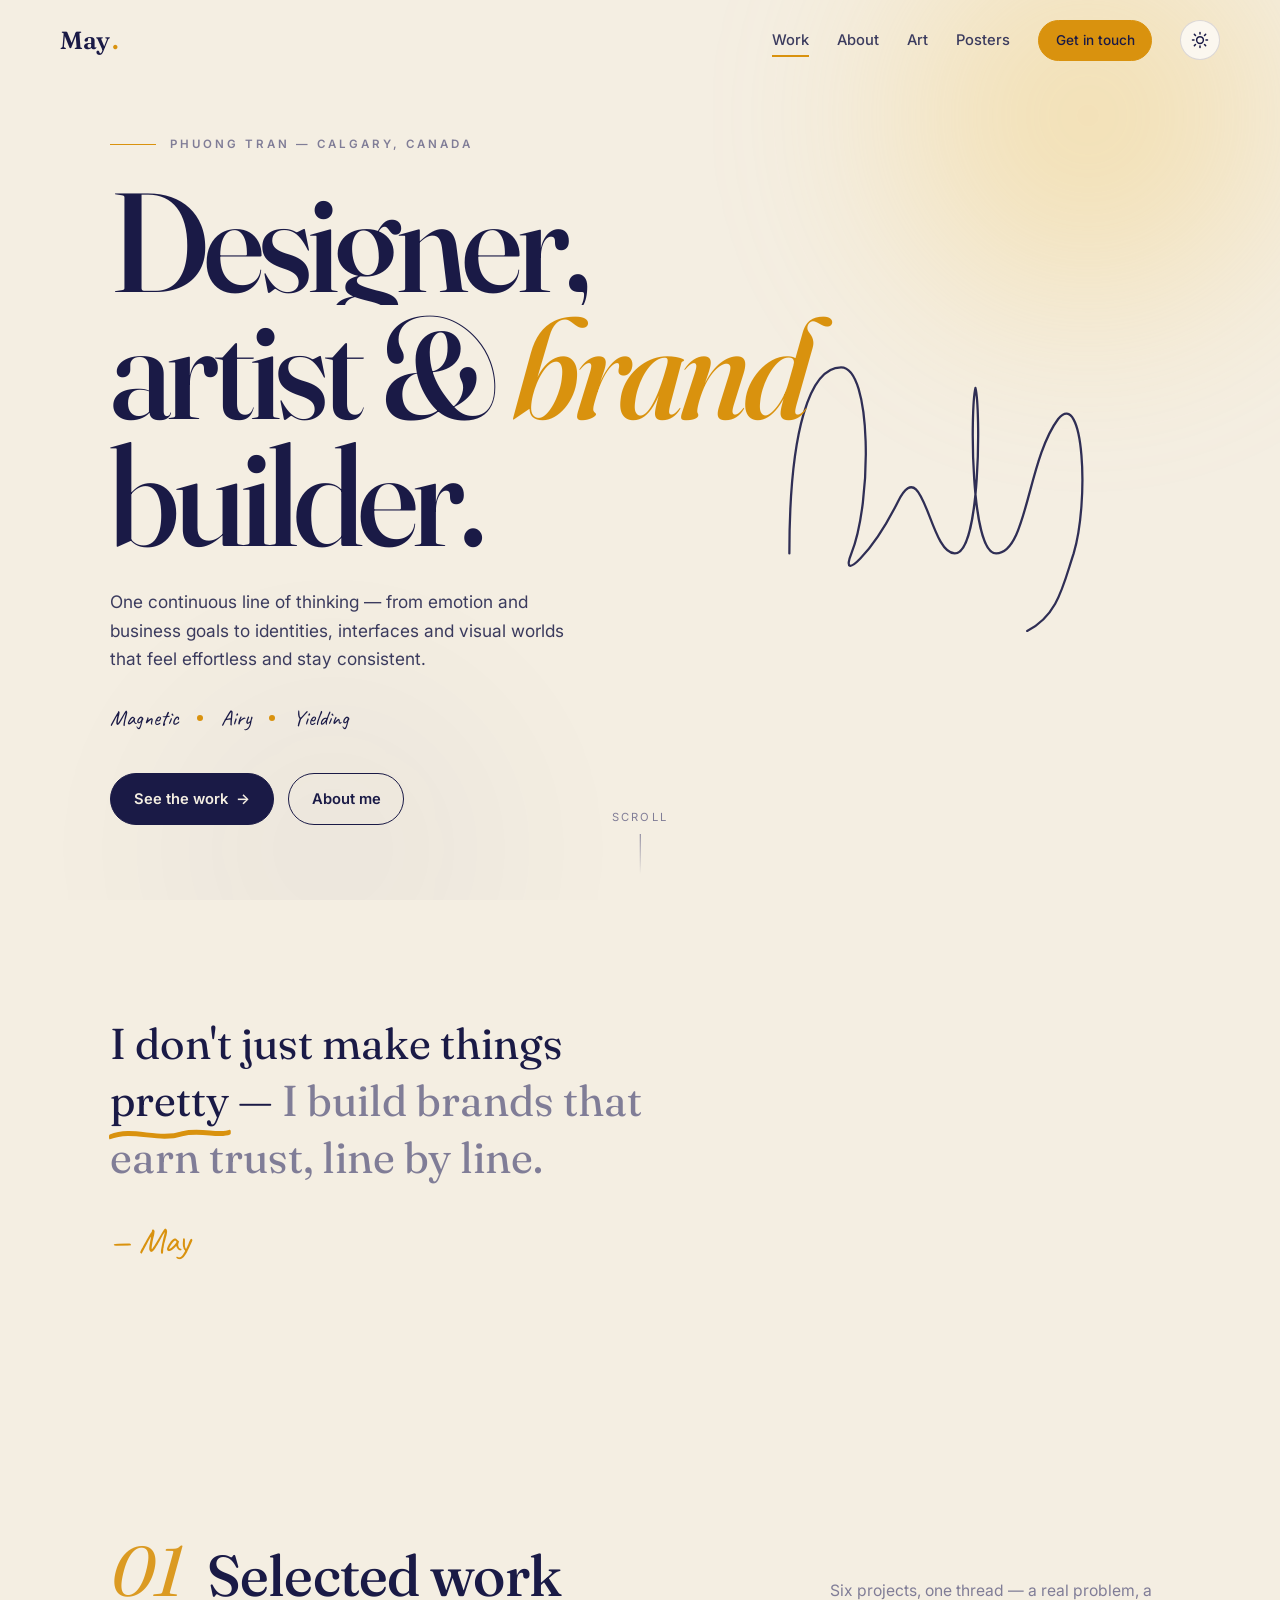
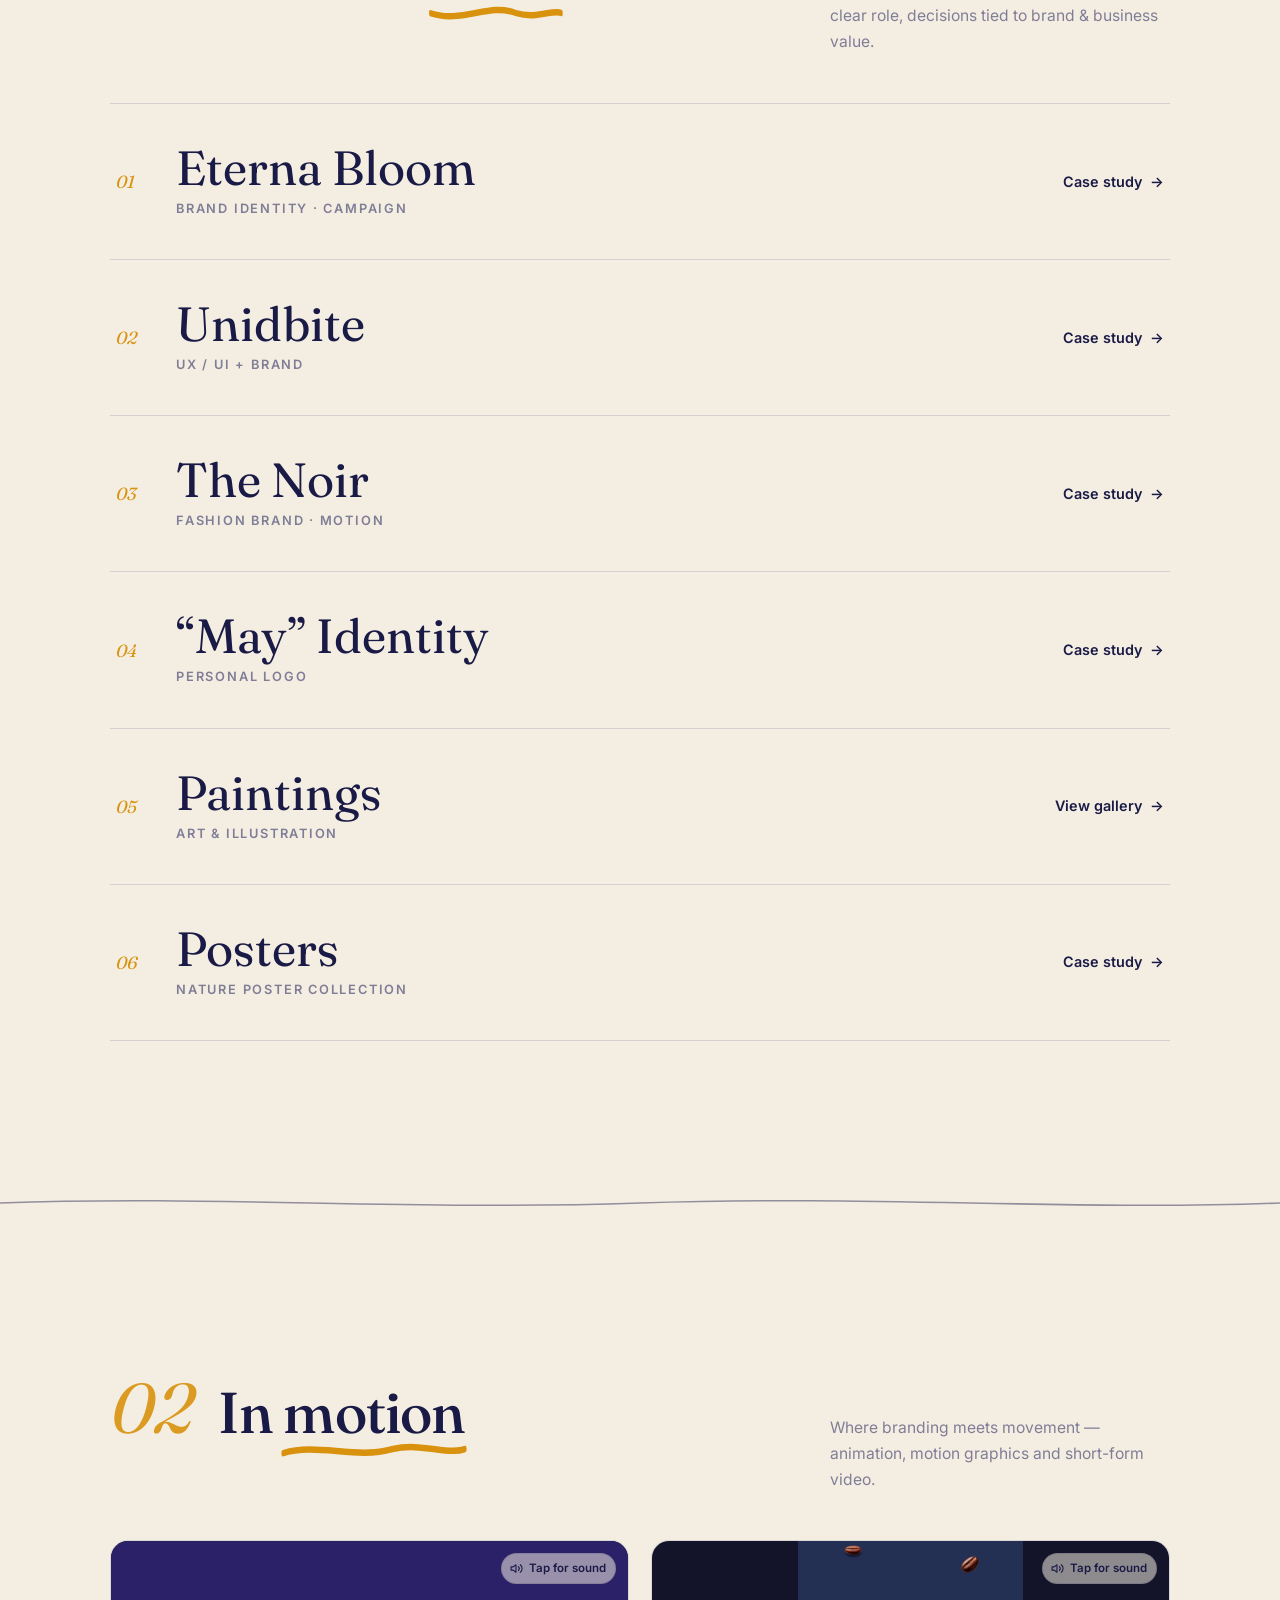
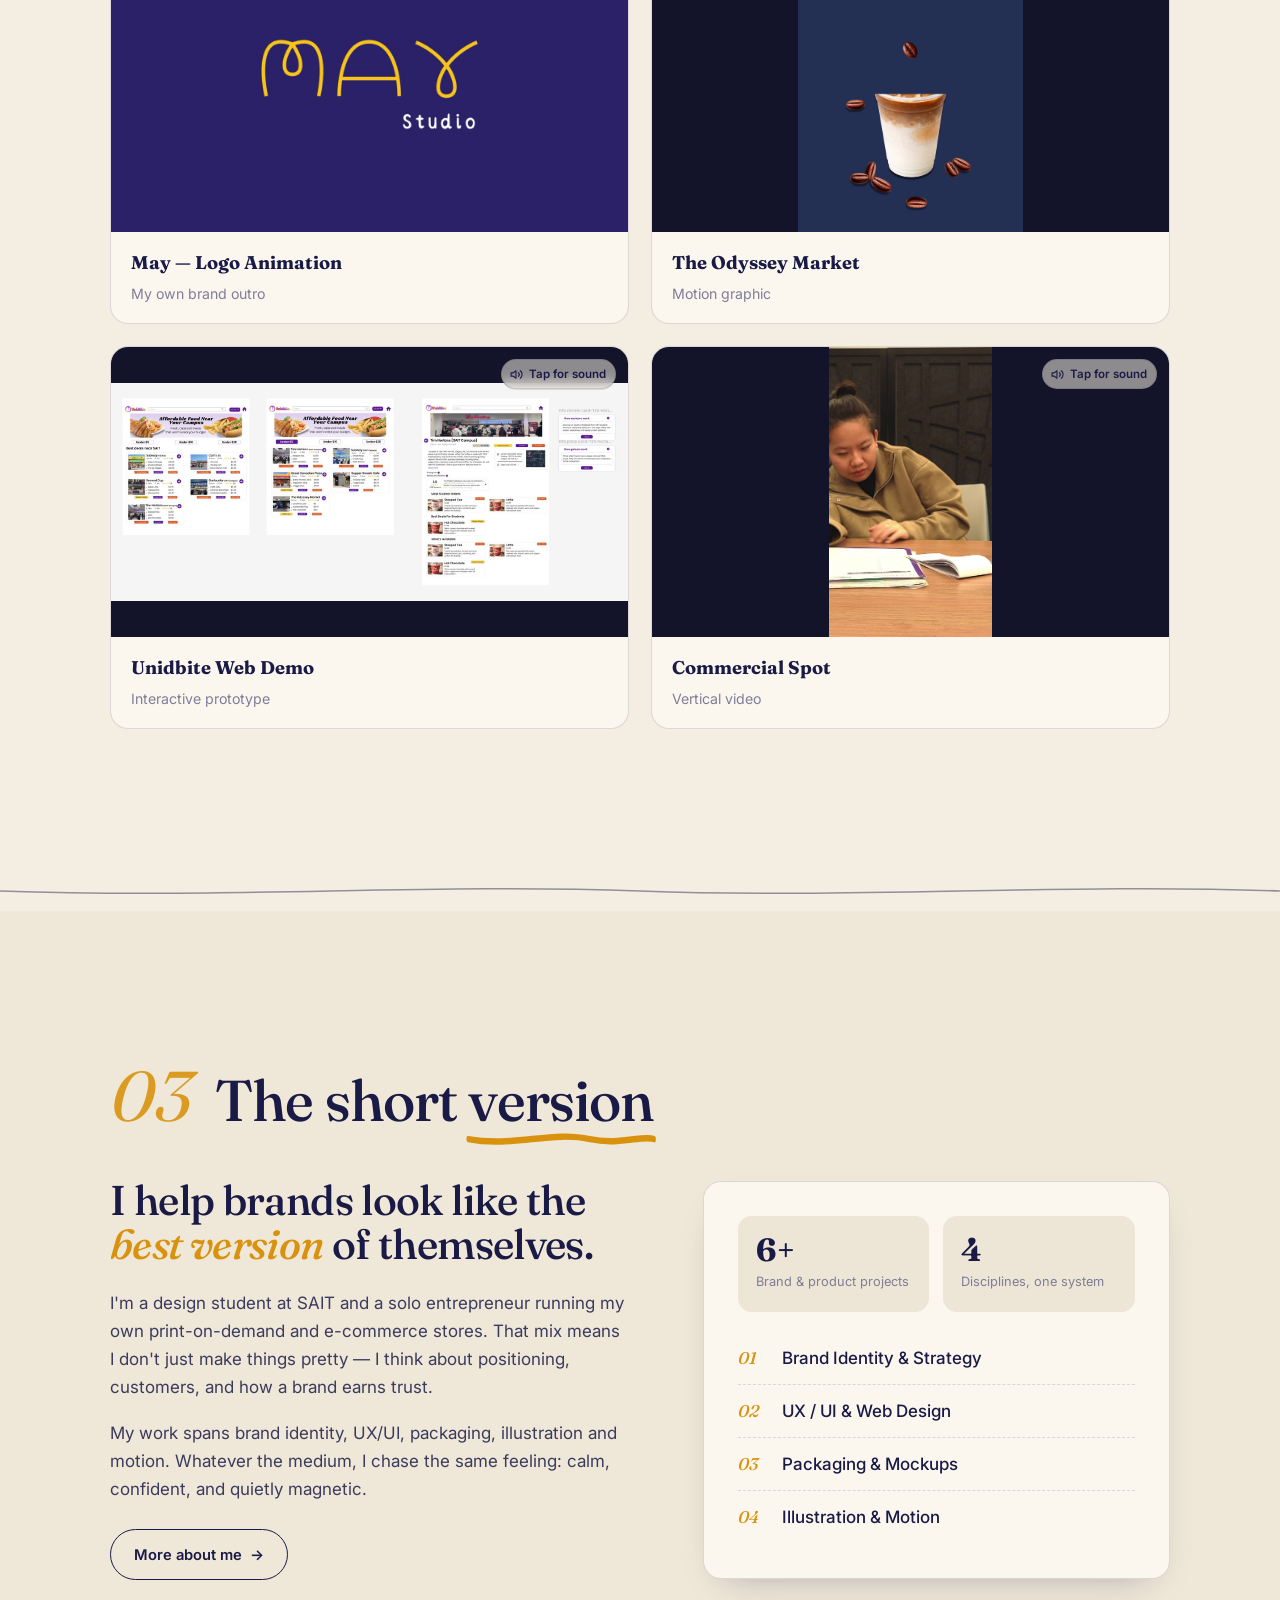
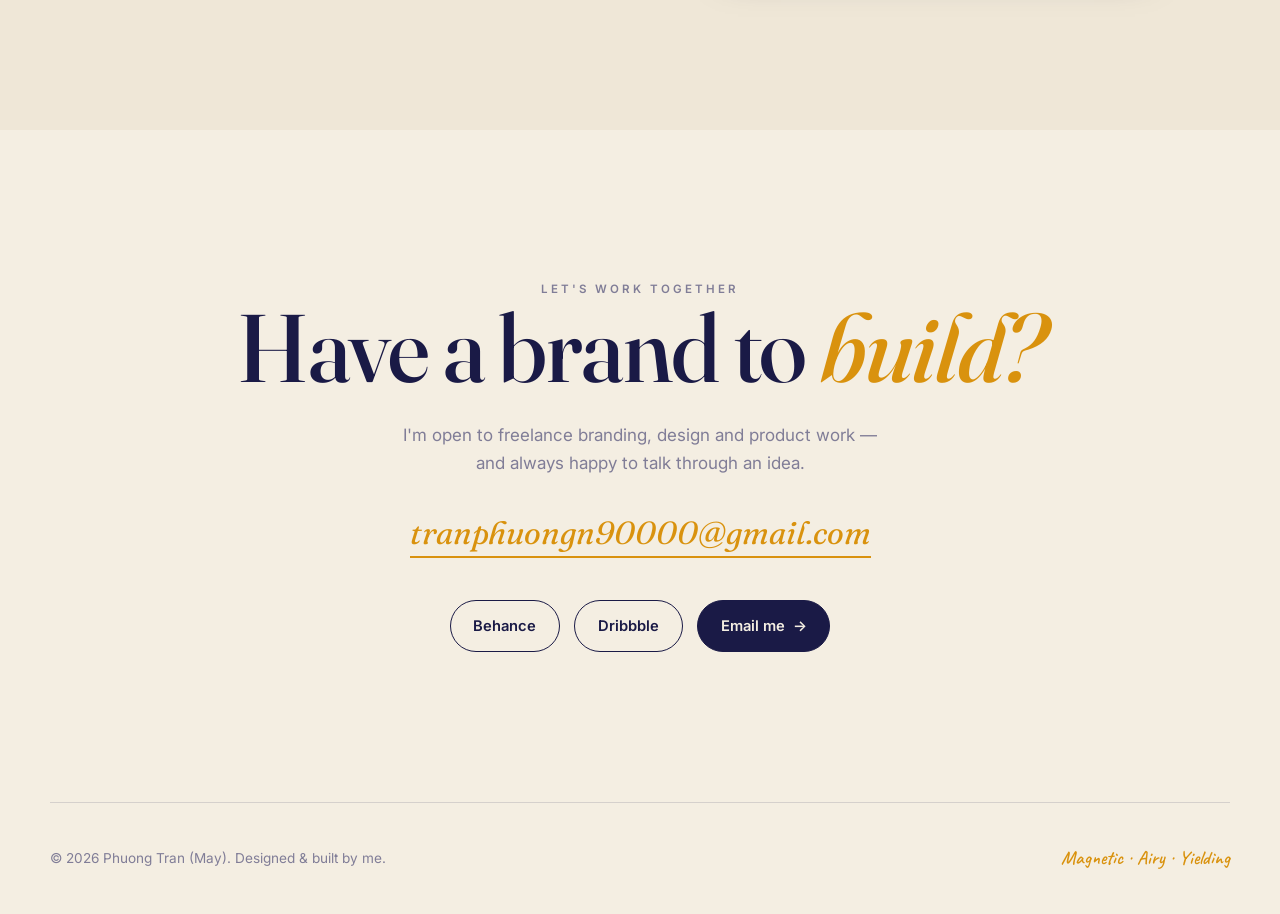
==== index.html @ f68b7678 "Initial portfolio website" ====
<!DOCTYPE html>
<html lang="en">
<head>
<meta charset="UTF-8">
<meta name="viewport" content="width=device-width, initial-scale=1.0">
<title>May — Designer · Artist · Brand Builder</title>
<meta name="description" content="Portfolio of May (Phuong Tran) — a multidisciplinary designer, artist and brand builder. Branding, UX/UI, illustration & motion. One continuous line.">
<link rel="preconnect" href="https://fonts.googleapis.com">
<link rel="preconnect" href="https://fonts.gstatic.com" crossorigin>
<link href="https://fonts.googleapis.com/css2?family=Fraunces:ital,opsz,wght@0,9..144,400;0,9..144,500;0,9..144,600;1,9..144,400;1,9..144,500&family=Inter:wght@400;500;600&family=Caveat:wght@500;600;700&display=swap" rel="stylesheet">
<link rel="stylesheet" href="css/style.css">
<link rel="icon" href="data:image/svg+xml,<svg xmlns='http://www.w3.org/2000/svg' viewBox='0 0 100 100'><text y='.9em' font-size='80' font-family='Georgia' fill='%23D9920E'>M</text></svg>">
<script>(function(){try{var t=localStorage.getItem('may-theme')||'light';document.documentElement.setAttribute('data-theme',t);}catch(e){}})();</script>
</head>
<body>

<!-- thread line signature -->
<div class="thread" aria-hidden="true">
  <svg viewBox="0 0 60 1200" preserveAspectRatio="none">
    <path id="threadPath" d="M30,0 C8,90 52,170 30,260 C8,350 52,430 30,520 C10,610 50,690 30,780 C12,870 48,950 30,1040 C16,1120 38,1170 30,1200"/>
  </svg>
</div>

<!-- NAV -->
<nav class="nav">
  <a href="index.html" class="brand">May<span class="dot">.</span></a>
  <div class="nav-right">
    <div class="nav-links">
      <a href="index.html">Work</a>
      <a href="about.html">About</a>
      <a href="art.html">Art</a>
      <a href="posters.html">Posters</a>
      <a href="index.html#contact" class="btn btn--amber nav-cta">Get in touch</a>
    </div>
    <button class="theme-toggle" aria-label="Toggle light / dark">
      <svg class="sun" viewBox="0 0 24 24" fill="none" stroke="currentColor" stroke-width="2" stroke-linecap="round"><circle cx="12" cy="12" r="4.5"/><path d="M12 2v2M12 20v2M2 12h2M20 12h2M4.5 4.5l1.5 1.5M18 18l1.5 1.5M19.5 4.5L18 6M6 18l-1.5 1.5"/></svg>
      <svg class="moon" viewBox="0 0 24 24" fill="none" stroke="currentColor" stroke-width="2" stroke-linecap="round" stroke-linejoin="round"><path d="M21 12.8A9 9 0 1 1 11.2 3a7 7 0 0 0 9.8 9.8z"/></svg>
    </button>
    <button class="burger" aria-label="Menu"><span></span><span></span><span></span></button>
  </div>
</nav>

<!-- HERO -->
<header class="hero">
  <div class="hero-glow glow-1"></div>
  <div class="hero-glow glow-2"></div>
  <svg class="sig" viewBox="0 0 520 400" aria-hidden="true">
    <path id="sigPath" d="M70,300 C70,180 90,120 120,120 C150,120 150,250 130,300 C118,330 150,300 175,250 C200,200 205,300 230,300 C255,300 255,160 250,140 C245,160 245,300 270,300 C300,300 300,210 330,170 M330,170 C355,140 360,250 345,300 C335,330 330,360 300,375"/>
  </svg>
  <div class="wrap hero-inner">
    <p class="hero-eyebrow eyebrow"><span class="ln"></span>Phuong Tran — Calgary, Canada</p>
    <h1>
      <span class="line l1"><span>Designer,</span></span>
      <span class="line l2"><span>artist &amp; <em>brand</em></span></span>
      <span class="line l3"><span>builder.</span></span>
    </h1>
    <p class="hero-sub">One continuous line of thinking — from emotion and business goals to identities, interfaces and visual worlds that feel effortless and stay consistent.</p>
    <div class="hero-tags"><span>Magnetic</span><span>Airy</span><span>Yielding</span></div>
    <div class="hero-actions">
      <a href="#work" class="btn" data-magnet>See the work <span class="arrow">→</span></a>
      <a href="about.html" class="btn btn--ghost" data-magnet>About me</a>
    </div>
  </div>
  <div class="scroll-hint"><span>Scroll</span><span class="bar"></span></div>
</header>

<!-- STATEMENT -->
<section class="statement">
  <div class="wrap reveal">
    <p>I don't just make things <span class="uline">pretty<svg viewBox="0 0 200 12" preserveAspectRatio="none"><path d="M3,8 C40,2 80,11 120,6 C150,3 180,8 197,5"/></svg></span> — <span class="mute">I build brands that earn trust, line by line.</span></p>
    <span class="sign">— May</span>
  </div>
</section>

<!-- 01 · WORK -->
<section class="chapter" id="work">
  <div class="wrap">
    <div class="chapter-head reveal">
      <span class="chapter-no">01</span>
      <h2>Selected <span class="uline">work<svg viewBox="0 0 200 12" preserveAspectRatio="none"><path d="M3,7 C50,12 90,2 130,7 C160,10 185,5 197,7"/></svg></span></h2>
      <p class="meta">Six projects, one thread — a real problem, a clear role, decisions tied to brand &amp; business value.</p>
    </div>

    <div class="work-list reveal">
      <a class="work-row" href="eterna-bloom.html" data-img="assets/img/eterna-mockup-1.jpg" data-magnet>
        <span class="wno">01</span>
        <span class="wmain"><span class="wtitle">Eterna Bloom</span><span class="wcat">Brand Identity · Campaign</span></span>
        <span class="wgo">Case study <span class="arrow">→</span></span>
        <span class="wthumb"><img src="assets/img/eterna-mockup-1.jpg" alt="Eterna Bloom" loading="lazy"></span>
      </a>
      <a class="work-row" href="unidbite.html" data-img="assets/img/unidbite-hifi.jpg" data-magnet>
        <span class="wno">02</span>
        <span class="wmain"><span class="wtitle">Unidbite</span><span class="wcat">UX / UI + Brand</span></span>
        <span class="wgo">Case study <span class="arrow">→</span></span>
        <span class="wthumb"><img src="assets/img/unidbite-hifi.jpg" alt="Unidbite" loading="lazy"></span>
      </a>
      <a class="work-row" href="the-noir.html" data-img="assets/img/noir-fashion.jpg" data-magnet>
        <span class="wno">03</span>
        <span class="wmain"><span class="wtitle">The Noir</span><span class="wcat">Fashion Brand · Motion</span></span>
        <span class="wgo">Case study <span class="arrow">→</span></span>
        <span class="wthumb"><img src="assets/img/noir-fashion.jpg" alt="The Noir" loading="lazy"></span>
      </a>
      <a class="work-row" href="identity-logo.html" data-img="assets/img/id-logo-blue.jpg" data-magnet>
        <span class="wno">04</span>
        <span class="wmain"><span class="wtitle">“May” Identity</span><span class="wcat">Personal Logo</span></span>
        <span class="wgo">Case study <span class="arrow">→</span></span>
        <span class="wthumb"><img src="assets/img/id-logo-blue.jpg" alt="May identity" loading="lazy"></span>
      </a>
      <a class="work-row" href="art.html" data-img="assets/img/art-royal-cat.jpg" data-magnet>
        <span class="wno">05</span>
        <span class="wmain"><span class="wtitle">Paintings</span><span class="wcat">Art &amp; Illustration</span></span>
        <span class="wgo">View gallery <span class="arrow">→</span></span>
        <span class="wthumb"><img src="assets/img/art-royal-cat.jpg" alt="Paintings" loading="lazy"></span>
      </a>
      <a class="work-row" href="posters.html" data-img="assets/img/poster-design-1.jpg" data-magnet>
        <span class="wno">06</span>
        <span class="wmain"><span class="wtitle">Posters</span><span class="wcat">Nature Poster Collection</span></span>
        <span class="wgo">Case study <span class="arrow">→</span></span>
        <span class="wthumb"><img src="assets/img/poster-design-1.jpg" alt="Nature poster collection" loading="lazy"></span>
      </a>
    </div>
  </div>
</section>

<svg class="divider-line" viewBox="0 0 1200 24" preserveAspectRatio="none"><path d="M0,12 C200,4 380,20 600,12 C820,4 1000,20 1200,12"/></svg>

<!-- 02 · MOTION -->
<section class="chapter" id="motion">
  <div class="wrap">
    <div class="chapter-head reveal">
      <span class="chapter-no">02</span>
      <h2>In <span class="uline">motion<svg viewBox="0 0 200 12" preserveAspectRatio="none"><path d="M3,8 C40,3 80,11 120,6 C150,3 180,9 197,6"/></svg></span></h2>
      <p class="meta">Where branding meets movement — animation, motion graphics and short-form video.</p>
    </div>
    <div class="media-grid">
      <div class="media-card reveal">
        <video src="assets/video/logo-animation.mp4" poster="assets/img/logo-animation-poster.jpg" muted loop playsinline autoplay></video>
        <div class="cap"><b>May — Logo Animation</b><small>My own brand outro</small></div>
      </div>
      <div class="media-card reveal" data-delay="1">
        <video src="assets/video/motion-odyssey.mp4" poster="assets/img/motion-odyssey-poster.jpg" muted loop playsinline autoplay></video>
        <div class="cap"><b>The Odyssey Market</b><small>Motion graphic</small></div>
      </div>
      <div class="media-card reveal" data-delay="1">
        <video src="assets/video/unidbite-demo.mp4" poster="assets/img/unidbite-hifi.jpg" muted loop playsinline autoplay></video>
        <div class="cap"><b>Unidbite Web Demo</b><small>Interactive prototype</small></div>
      </div>
      <div class="media-card vert reveal" data-delay="2">
        <video src="assets/video/commercial.mp4" poster="assets/img/commercial-poster.jpg" muted loop playsinline autoplay></video>
        <div class="cap"><b>Commercial Spot</b><small>Vertical video</small></div>
      </div>
    </div>
  </div>
</section>

<svg class="divider-line" viewBox="0 0 1200 24" preserveAspectRatio="none"><path d="M0,12 C220,20 400,4 600,12 C800,20 1000,4 1200,12"/></svg>

<!-- 03 · ABOUT -->
<section class="chapter dark-panel" id="about">
  <div class="wrap">
    <div class="chapter-head reveal">
      <span class="chapter-no">03</span>
      <h2>The short <span class="uline">version<svg viewBox="0 0 200 12" preserveAspectRatio="none"><path d="M3,7 C50,11 90,3 130,7 C160,10 185,5 197,7"/></svg></span></h2>
    </div>
    <div class="about-grid">
      <div class="reveal">
        <h2 style="font-size:clamp(1.7rem,4vw,2.6rem)">I help brands look like the <span class="serif-italic amber-text">best version</span> of themselves.</h2>
        <p>I'm a design student at SAIT and a solo entrepreneur running my own print-on-demand and e-commerce stores. That mix means I don't just make things pretty — I think about positioning, customers, and how a brand earns trust.</p>
        <p>My work spans brand identity, UX/UI, packaging, illustration and motion. Whatever the medium, I chase the same feeling: calm, confident, and quietly magnetic.</p>
        <a href="about.html" class="btn btn--ghost" data-magnet style="margin-top:8px">More about me <span class="arrow">→</span></a>
      </div>
      <div class="about-card reveal" data-delay="1">
        <div class="stat-row">
          <div class="stat"><b>6+</b><small>Brand &amp; product projects</small></div>
          <div class="stat"><b>4</b><small>Disciplines, one system</small></div>
        </div>
        <div class="svc"><span class="n">01</span> Brand Identity &amp; Strategy</div>
        <div class="svc"><span class="n">02</span> UX / UI &amp; Web Design</div>
        <div class="svc"><span class="n">03</span> Packaging &amp; Mockups</div>
        <div class="svc"><span class="n">04</span> Illustration &amp; Motion</div>
      </div>
    </div>
  </div>
</section>

<!-- CONTACT -->
<section class="chapter contact" id="contact">
  <div class="wrap reveal">
    <p class="eyebrow">Let's work together</p>
    <h2>Have a brand to <span class="serif-italic amber-text">build?</span></h2>
    <p style="max-width:46ch;margin:14px auto 30px;color:var(--text-mute)">I'm open to freelance branding, design and product work — and always happy to talk through an idea.</p>
    <a class="mail" href="mailto:tranphuongn90000@gmail.com">tranphuongn90000@gmail.com</a>
    <div class="socials">
      <a href="https://www.behance.net/" target="_blank" rel="noopener" class="btn btn--ghost" data-magnet>Behance</a>
      <a href="https://dribbble.com/" target="_blank" rel="noopener" class="btn btn--ghost" data-magnet>Dribbble</a>
      <a href="mailto:tranphuongn90000@gmail.com" class="btn" data-magnet>Email me <span class="arrow">→</span></a>
    </div>
  </div>
</section>

<footer class="footer wrap">
  <span>© <span id="year"></span> Phuong Tran (May). Designed &amp; built by me.</span>
  <span class="hand">Magnetic · Airy · Yielding</span>
</footer>

<div class="work-preview"><img src="" alt=""></div>
<div class="lightbox" id="lightbox"><img src="" alt=""></div>
<div class="cursor-ring"></div><div class="cursor-dot"></div>
<script src="js/main.js"></script>
</body>
</html>
---- css/style.css ----
/* ===========================================================
   May — Portfolio  ·  Concept: "ONE LINE"
   Drawn by hand, ordered by design.
   Refined · calm · handcrafted-minimal · soft & free.
   Two themes: warm paper (default) + soft dark, via [data-theme].
   =========================================================== */

/* ---------- THEME TOKENS ---------- */
:root{
  /* warm paper (light) */
  --bg:#F4EEE2;
  --bg-tint:#EFE7D7;
  --surface:#FBF7EF;
  --surface-2:#EDE5D5;
  --text:#1A1A46;          /* midnight ink */
  --text-soft:#3B3B5E;
  --text-mute:#807D97;
  --accent:#D9920E;        /* amber, tuned for light */
  --accent-soft:#F0C04A;
  --stroke:#1A1A46;        /* hand-drawn line colour */
  --hair:rgba(26,26,70,.14);
  --hair-2:rgba(26,26,70,.08);
  --shadow:0 26px 60px -30px rgba(26,26,70,.4);
  --shadow-sm:0 16px 36px -22px rgba(26,26,70,.36);
  --paper-grain:rgba(26,26,70,.02);
  color-scheme:light;
}
[data-theme="dark"]{
  --bg:#0F0F1C;
  --bg-tint:#13131F;
  --surface:#181826;
  --surface-2:#20203A;
  --text:#F1EEE3;          /* warm cream */
  --text-soft:#CFCBDE;
  --text-mute:#928FAC;
  --accent:#FFC83D;
  --accent-soft:#FFD877;
  --stroke:#F1EEE3;
  --hair:rgba(255,255,255,.13);
  --hair-2:rgba(255,255,255,.06);
  --shadow:0 30px 70px -28px rgba(0,0,0,.85);
  --shadow-sm:0 18px 40px -22px rgba(0,0,0,.8);
  --paper-grain:rgba(255,255,255,.015);
  color-scheme:dark;
}

/* ---------- back-compat aliases (used by sub-pages) ---------- */
:root,[data-theme]{
  --cream:var(--bg); --cream-2:var(--surface-2); --paper:var(--surface);
  --ink:var(--text); --ink-soft:var(--text-soft); --ink-mute:var(--text-mute);
  --amber:var(--accent); --amber-deep:var(--accent); --line:var(--hair);
  --r:18px; --maxw:1180px;
  --ease:cubic-bezier(.22,.61,.36,1);
  --serif:"Fraunces",Georgia,serif;
  --sans:"Inter",system-ui,-apple-system,Segoe UI,Roboto,sans-serif;
  --hand:"Caveat",cursive;
}

*,*::before,*::after{box-sizing:border-box;margin:0;padding:0}
html{scroll-behavior:smooth;-webkit-text-size-adjust:100%}
body{
  font-family:var(--sans);background:var(--bg);color:var(--text-soft);
  line-height:1.65;font-size:17px;overflow-x:hidden;-webkit-font-smoothing:antialiased;
  transition:background .6s var(--ease),color .6s var(--ease);
}
img,video{max-width:100%;display:block}
a{color:inherit;text-decoration:none}
::selection{background:var(--accent);color:var(--bg)}

h1,h2,h3,h4{font-family:var(--serif);color:var(--text);line-height:1.05;font-weight:500;letter-spacing:-.015em}
.serif-italic{font-family:var(--serif);font-style:italic}
.hand{font-family:var(--hand);font-weight:600}
.amber-text{color:var(--accent)}
.wrap{max-width:var(--maxw);margin:0 auto;padding:0 clamp(22px,5vw,60px)}
.eyebrow{font-family:var(--sans);font-size:.72rem;font-weight:600;letter-spacing:.26em;text-transform:uppercase;color:var(--text-mute)}

/* ---------- custom cursor ---------- */
.cursor-dot,.cursor-ring{position:fixed;top:0;left:0;border-radius:50%;pointer-events:none;z-index:9999;mix-blend-mode:normal;opacity:0;transition:opacity .3s}
.cursor-dot{width:7px;height:7px;background:var(--accent);transform:translate(-50%,-50%)}
.cursor-ring{width:38px;height:38px;border:1.5px solid var(--stroke);transform:translate(-50%,-50%);transition:width .3s var(--ease),height .3s var(--ease),background .3s,border-color .3s,opacity .3s}
.cursor-ring.hot{width:62px;height:62px;background:color-mix(in srgb,var(--accent) 16%,transparent);border-color:var(--accent)}
body.cursor-on{cursor:none}
body.cursor-on a,body.cursor-on button{cursor:none}
@media(hover:none){.cursor-dot,.cursor-ring{display:none}}

/* ---------- buttons ---------- */
.btn{display:inline-flex;align-items:center;gap:.55em;font-family:var(--sans);font-weight:600;font-size:.92rem;
  padding:.85em 1.55em;border-radius:100px;border:1.5px solid var(--text);background:var(--text);color:var(--bg);
  cursor:pointer;transition:transform .4s var(--ease),background .3s,color .3s,box-shadow .4s,border-color .3s}
.btn:hover{box-shadow:var(--shadow-sm)}
.btn--ghost{background:transparent;color:var(--text)}
.btn--ghost:hover{background:var(--text);color:var(--bg)}
.btn--amber,.nav-links a.btn--amber{background:var(--accent);border-color:var(--accent);color:#1A1A46}
.btn--amber:hover{filter:brightness(1.05)}
.arrow{transition:transform .35s var(--ease)}
.btn:hover .arrow{transform:translateX(4px)}

/* ---------- nav ---------- */
.nav{position:fixed;top:0;left:0;right:0;z-index:50;display:flex;align-items:center;justify-content:space-between;
  padding:20px clamp(22px,5vw,60px);transition:background .4s,box-shadow .4s,padding .4s}
.nav.scrolled{background:color-mix(in srgb,var(--bg) 80%,transparent);backdrop-filter:blur(14px);box-shadow:0 1px 0 var(--hair);padding-top:13px;padding-bottom:13px}
.brand{font-family:var(--serif);font-size:1.55rem;font-weight:600;color:var(--text);letter-spacing:-.02em;display:flex;align-items:center;gap:.12em}
.brand .dot{color:var(--accent)}
.nav-right{display:flex;align-items:center;gap:clamp(16px,2.2vw,30px)}
.nav-links{display:flex;align-items:center;gap:clamp(16px,2.2vw,30px)}
.nav-links a{font-size:.92rem;font-weight:500;color:var(--text-soft);position:relative;padding:4px 0}
.nav-links a::after{content:"";position:absolute;left:0;bottom:0;width:0;height:1.5px;background:var(--accent);transition:width .35s var(--ease)}
.nav-links a:hover::after,.nav-links a.active::after{width:100%}
.nav-cta{padding:.6em 1.2em !important;font-size:.85rem !important}
.theme-toggle{width:40px;height:40px;border-radius:50%;border:1.5px solid var(--hair);background:var(--surface);color:var(--text);
  display:grid;place-items:center;cursor:pointer;transition:transform .5s var(--ease),border-color .3s,background .3s}
.theme-toggle:hover{transform:rotate(40deg);border-color:var(--accent)}
.theme-toggle svg{width:18px;height:18px}
.theme-toggle .moon{display:none}
[data-theme="dark"] .theme-toggle .sun{display:none}
[data-theme="dark"] .theme-toggle .moon{display:block}
.burger{display:none;flex-direction:column;gap:5px;background:none;border:0;cursor:pointer;padding:6px}
.burger span{width:26px;height:2px;background:var(--text);transition:.3s}

/* ---------- thread line (signature) ---------- */
.thread{position:fixed;top:0;left:max(28px,4vw);height:100vh;width:60px;z-index:1;pointer-events:none;opacity:.9}
.thread svg{height:100%;width:100%;overflow:visible}
.thread path{fill:none;stroke:var(--stroke);stroke-width:1.6;stroke-linecap:round;
  stroke-dasharray:var(--len);stroke-dashoffset:var(--len);opacity:.5}
@media(max-width:1100px){.thread{display:none}}

/* ---------- hero ---------- */
.hero{position:relative;min-height:100vh;display:flex;align-items:center;padding:120px 0 60px;overflow:hidden}
.hero-glow{position:absolute;border-radius:50%;filter:blur(80px);opacity:.5;z-index:0}
.glow-1{width:46vw;height:46vw;background:radial-gradient(circle,var(--accent-soft),transparent 68%);top:-14vw;right:-8vw;opacity:.4}
.glow-2{width:40vw;height:40vw;background:radial-gradient(circle,color-mix(in srgb,var(--text) 30%,transparent),transparent 70%);bottom:-16vw;left:6vw;opacity:.18}
.hero-inner{position:relative;z-index:3;width:100%}
.hero .sig{position:absolute;right:clamp(-10px,2vw,40px);top:50%;transform:translateY(-50%);width:min(42vw,540px);z-index:2;opacity:.9;pointer-events:none}
.hero .sig path{fill:none;stroke:var(--stroke);stroke-width:2.2;stroke-linecap:round;stroke-linejoin:round}
.hero-eyebrow{margin-bottom:24px;display:flex;align-items:center;gap:14px;opacity:0;animation:rise .8s .1s var(--ease) forwards}
.hero-eyebrow .ln{width:46px;height:1.5px;background:var(--accent)}
.hero h1{font-size:clamp(3rem,11vw,9rem);line-height:.9;letter-spacing:-.04em}
.hero h1 .line{display:block;overflow:hidden}
.hero h1 .line>span{display:block;opacity:0;transform:translateY(112%);animation:rise 1s var(--ease) forwards}
.hero h1 .l2>span{animation-delay:.12s}.hero h1 .l3>span{animation-delay:.24s}
.hero h1 em{font-style:italic;color:var(--accent)}
.hero-sub{margin-top:30px;max-width:44ch;font-size:1.08rem;color:var(--text-soft);opacity:0;animation:rise .8s .55s var(--ease) forwards}
.hero-tags{margin-top:26px;display:flex;flex-wrap:wrap;gap:18px;opacity:0;animation:rise .8s .68s var(--ease) forwards}
.hero-tags span{font-family:var(--hand);font-size:1.35rem;color:var(--text);display:flex;align-items:center;gap:18px}
.hero-tags span::after{content:"";width:6px;height:6px;border-radius:50%;background:var(--accent)}
.hero-tags span:last-child::after{display:none}
.hero-actions{margin-top:38px;display:flex;flex-wrap:wrap;gap:14px;opacity:0;animation:rise .8s .8s var(--ease) forwards}
.scroll-hint{position:absolute;bottom:26px;left:50%;transform:translateX(-50%);font-size:.7rem;letter-spacing:.2em;text-transform:uppercase;color:var(--text-mute);z-index:3;display:flex;flex-direction:column;align-items:center;gap:8px}
.scroll-hint .bar{width:1px;height:40px;background:linear-gradient(var(--text-mute),transparent);animation:pulse 1.8s infinite}
@keyframes rise{to{opacity:1;transform:translateY(0)}}
@keyframes pulse{0%,100%{opacity:.3}50%{opacity:1}}

/* ---------- chapters / sections ---------- */
.chapter{position:relative;padding:clamp(80px,12vw,150px) 0}
.chapter-head{display:flex;align-items:baseline;gap:24px;margin-bottom:48px;flex-wrap:wrap}
.chapter-no{font-family:var(--serif);font-style:italic;font-size:clamp(2.4rem,6vw,4.4rem);color:var(--accent);line-height:1;font-weight:400;opacity:.9}
.chapter-head h2{font-size:clamp(2rem,5.4vw,3.6rem);flex:1;min-width:260px}
.chapter-head .meta{max-width:34ch;color:var(--text-mute);font-size:.98rem}
.divider-line{width:100%;height:24px;margin:0 0 0;overflow:visible}
.divider-line path{fill:none;stroke:var(--stroke);stroke-width:1.6;stroke-linecap:round;opacity:.45;
  stroke-dasharray:var(--len);stroke-dashoffset:var(--len);transition:stroke-dashoffset 1.4s var(--ease)}
.divider-line.in path{stroke-dashoffset:0}

/* drawn underline under a word */
.uline{position:relative;display:inline-block}
.uline svg{position:absolute;left:-2%;bottom:-.32em;width:104%;height:.45em;overflow:visible}
.uline svg path{fill:none;stroke:var(--accent);stroke-width:3;stroke-linecap:round;
  stroke-dasharray:var(--len);stroke-dashoffset:var(--len);transition:stroke-dashoffset 1s .2s var(--ease)}
.in .uline svg path,.uline.in svg path{stroke-dashoffset:0}

/* reveal */
.reveal{opacity:0;transform:translateY(32px);transition:opacity .9s var(--ease),transform .9s var(--ease)}
.reveal.in{opacity:1;transform:none}
[data-delay="1"]{transition-delay:.08s}[data-delay="2"]{transition-delay:.16s}[data-delay="3"]{transition-delay:.24s}

/* ---------- intro statement ---------- */
.statement{padding:clamp(60px,9vw,120px) 0}
.statement p{font-family:var(--serif);font-size:clamp(1.6rem,3.6vw,2.7rem);line-height:1.32;color:var(--text);max-width:20ch;font-weight:400}
.statement p .mute{color:var(--text-mute)}
.statement .sign{font-family:var(--hand);font-size:2.2rem;color:var(--accent);margin-top:26px;display:inline-block}

/* ---------- work (editorial list w/ hover preview) ---------- */
.work-list{border-top:1px solid var(--hair)}
.work-row{position:relative;display:grid;grid-template-columns:auto 1fr auto;align-items:center;gap:26px;
  padding:clamp(24px,3.4vw,40px) 6px;border-bottom:1px solid var(--hair);transition:padding-left .5s var(--ease)}
.work-row:hover{padding-left:24px}
.work-row .wno{font-family:var(--serif);font-style:italic;font-size:1.1rem;color:var(--accent);width:34px}
.work-row .wmain{display:flex;flex-direction:column;gap:6px}
.work-row .wtitle{font-family:var(--serif);font-size:clamp(1.7rem,4.6vw,3rem);color:var(--text);line-height:1;transition:color .3s,transform .5s var(--ease)}
.work-row:hover .wtitle{color:var(--accent)}
.work-row .wcat{font-size:.8rem;letter-spacing:.14em;text-transform:uppercase;color:var(--text-mute);font-weight:600}
.work-row .wgo{display:inline-flex;align-items:center;gap:8px;font-weight:600;font-size:.9rem;color:var(--text);white-space:nowrap}
.work-row:hover .wgo .arrow{transform:translateX(6px)}
.work-row .wthumb{display:none}
/* floating preview (desktop) */
.work-preview{position:fixed;top:0;left:0;width:clamp(220px,22vw,320px);aspect-ratio:4/3;border-radius:14px;overflow:hidden;
  pointer-events:none;z-index:40;opacity:0;transform:translate(-50%,-50%) scale(.8) rotate(-4deg);
  box-shadow:var(--shadow);transition:opacity .4s var(--ease),transform .5s var(--ease);border:1px solid var(--hair)}
.work-preview.show{opacity:1;transform:translate(-50%,-50%) scale(1) rotate(-3deg)}
.work-preview img{width:100%;height:100%;object-fit:cover}
@media(hover:none),(max-width:780px){
  .work-preview{display:none}
  .work-row{grid-template-columns:auto 1fr;gap:18px}
  .work-row .wgo{display:none}
  .work-row .wthumb{display:block;grid-column:1/-1;margin-top:14px;border-radius:12px;overflow:hidden;border:1px solid var(--hair);aspect-ratio:16/10}
  .work-row .wthumb img{width:100%;height:100%;object-fit:cover}
}

/* ---------- motion strip ---------- */
.media-grid{display:grid;grid-template-columns:repeat(2,1fr);gap:22px;align-items:stretch}
.media-card{position:relative;display:flex;flex-direction:column;border-radius:var(--r);overflow:hidden;background:var(--surface);border:1px solid var(--hair)}
.media-card video{cursor:pointer;width:100%;aspect-ratio:16/9;object-fit:contain;display:block;background:#13132A}
.media-card img{width:100%;aspect-ratio:16/9;object-fit:contain;background:#13132A;display:block}
.media-card .cap{margin-top:auto}
@media(max-width:880px){.media-grid{grid-template-columns:1fr 1fr}}
@media(max-width:600px){.media-grid{grid-template-columns:1fr}}
.sound-hint{position:absolute;top:12px;right:12px;display:flex;align-items:center;gap:6px;font-size:.72rem;font-weight:600;
  background:color-mix(in srgb,var(--bg) 55%,transparent);backdrop-filter:blur(6px);color:var(--text);
  border:1px solid var(--hair);padding:.42em .75em;border-radius:100px;pointer-events:none;z-index:3;transition:opacity .3s}
.sound-hint svg{width:13px;height:13px}
.media-card .cap{padding:16px 20px}
.media-card .cap b{font-family:var(--serif);font-size:1.15rem;color:var(--text);display:block}
.media-card .cap small{color:var(--text-mute)}

/* ---------- about teaser ---------- */
.about-grid{display:grid;grid-template-columns:1.05fr .95fr;gap:clamp(34px,6vw,80px);align-items:center}
.about-grid h2{font-size:clamp(1.9rem,4.6vw,3rem);margin-bottom:22px}
.about-grid p{margin-bottom:18px;color:var(--text-soft)}
.about-card{background:var(--surface);border:1px solid var(--hair);border-radius:var(--r);padding:34px;box-shadow:var(--shadow-sm)}
.stat-row{display:flex;gap:14px;flex-wrap:wrap;margin-bottom:20px}
.stat{flex:1;min-width:120px;background:var(--surface-2);border-radius:14px;padding:18px}
.stat b{font-family:var(--serif);font-size:2rem;color:var(--text);display:block;line-height:1}
.stat small{font-size:.8rem;color:var(--text-mute)}
.svc{display:flex;align-items:center;gap:12px;padding:12px 0;border-bottom:1px dashed var(--hair);font-weight:500;color:var(--text)}
.svc:last-child{border-bottom:0}
.svc .n{font-family:var(--serif);font-style:italic;color:var(--accent);width:32px}

/* ---------- About hero: line-art figure + real avatar ---------- */
.about-hero{padding-bottom:20px}
.about-hero-grid{display:grid;grid-template-columns:1.05fr .95fr;gap:clamp(28px,5vw,72px);align-items:center}
.about-hero-art{position:relative;display:flex;justify-content:center}
.about-photo{width:min(88%,360px);aspect-ratio:4/5;border-radius:20px;overflow:hidden;
  border:1px solid var(--hair);box-shadow:var(--shadow);
  opacity:0;transform:translateY(26px) scale(.98);transition:opacity 1s var(--ease),transform 1s var(--ease)}
.about-hero-art.in .about-photo{opacity:1;transform:none}
.about-photo img{width:100%;height:100%;object-fit:cover;object-position:center 22%;transition:transform 1.2s var(--ease)}
.about-photo:hover img{transform:scale(1.04)}
@media(max-width:920px){
  .about-hero-grid{grid-template-columns:1fr;gap:18px}
  .about-hero-art{justify-content:flex-start;margin-top:8px}
  .about-photo{width:min(70%,300px)}
}

/* ---------- contact ---------- */
.contact{text-align:center}
.contact h2{font-size:clamp(2.4rem,8vw,6rem);line-height:1;margin-bottom:26px}
.contact .mail{font-family:var(--serif);font-style:italic;font-size:clamp(1.3rem,3.5vw,2rem);color:var(--accent);border-bottom:2px solid var(--accent);padding-bottom:4px}
.socials{margin-top:40px;display:flex;gap:14px;justify-content:center;flex-wrap:wrap}

/* ---------- footer ---------- */
.footer{padding:40px 0;border-top:1px solid var(--hair);display:flex;justify-content:space-between;align-items:center;gap:18px;flex-wrap:wrap;font-size:.85rem;color:var(--text-mute)}
.footer .hand{color:var(--accent);font-size:1.2rem}

/* ===========================================================
   PROJECT (case study) pages — refreshed to match
   =========================================================== */
.proj-hero{padding:150px 0 0;position:relative}
.back-link{display:inline-flex;align-items:center;gap:8px;font-weight:600;font-size:.9rem;color:var(--text-mute);margin-bottom:28px}
.back-link:hover{color:var(--accent)}
.proj-hero h1{font-size:clamp(2.6rem,8vw,6rem);line-height:.96;margin:14px 0 22px}
.proj-hero .lead{max-width:60ch;font-size:1.15rem;color:var(--text-soft)}
.proj-tags{display:flex;flex-wrap:wrap;gap:9px;margin-top:26px}
.tag{font-size:.84rem;font-weight:500;color:var(--text);border:1px solid var(--hair);background:var(--surface);padding:.5em 1.1em;border-radius:100px}
.proj-cover{margin-top:50px;border-radius:var(--r);overflow:hidden;box-shadow:var(--shadow);border:1px solid var(--hair)}

.section{padding:clamp(56px,9vw,120px) 0}
.section-head{display:flex;align-items:flex-end;justify-content:space-between;gap:30px;margin-bottom:50px;flex-wrap:wrap}
.section-head h2{font-size:clamp(2rem,5vw,3.4rem)}
.section-head p{max-width:40ch;color:var(--text-mute)}
.dark-panel{background:var(--bg-tint)}

.facts{display:grid;grid-template-columns:repeat(4,1fr);gap:30px;padding:46px 0;border-top:1px solid var(--hair);border-bottom:1px solid var(--hair);margin:56px 0}
.facts .f .eyebrow{margin-bottom:8px}
.facts .f p{font-size:.96rem;color:var(--text-soft)}
.facts .f b{color:var(--text);font-weight:600}

.cs-block{display:grid;grid-template-columns:.42fr .58fr;gap:clamp(28px,5vw,70px);margin:clamp(54px,8vw,96px) 0}
.cs-block .h .eyebrow{margin-bottom:14px}
.cs-block .h h2{font-size:clamp(1.8rem,4.2vw,2.7rem)}
.cs-block .b p{margin-bottom:18px;font-size:1.04rem}
.cs-block ul{list-style:none;margin-top:6px}
.cs-block ul li{padding:10px 0 10px 28px;position:relative;border-bottom:1px dashed var(--hair)}
.cs-block ul li::before{content:"";position:absolute;left:2px;top:18px;width:10px;height:1.5px;background:var(--accent)}
.full-img{margin:34px 0;border-radius:var(--r);overflow:hidden;border:1px solid var(--hair);box-shadow:var(--shadow-sm)}
.img-cap{font-size:.82rem;color:var(--text-mute);font-style:italic;margin-top:10px;text-align:center}

.process-grid{display:grid;grid-template-columns:repeat(2,1fr);gap:24px;margin-top:28px}
.process-grid figure{border-radius:14px;overflow:hidden;border:1px solid var(--hair);background:var(--surface)}
.process-grid figure img,.process-grid figure video{width:100%;aspect-ratio:16/10;object-fit:cover}
.process-grid figcaption{padding:14px 18px;font-size:.86rem;color:var(--text-mute)}
.process-grid figcaption b{color:var(--text);font-family:var(--serif);display:block;font-size:1rem;margin-bottom:2px}

.poster-trio{display:grid;grid-template-columns:repeat(3,1fr);gap:20px;margin-top:30px}
.poster-trio figure{border-radius:12px;overflow:hidden;border:2px solid var(--stroke);background:var(--surface);cursor:zoom-in;transition:transform .5s var(--ease),box-shadow .5s var(--ease)}
.poster-trio figure:hover{transform:translateY(-5px);box-shadow:var(--shadow-sm)}
.poster-trio figure img{width:100%;display:block;transition:transform .8s var(--ease)}
.poster-trio figure:hover img{transform:scale(1.03)}
.poster-trio figcaption{padding:12px 16px 14px;font-family:var(--serif);font-size:.92rem;color:var(--text-mute);border-top:2px solid var(--stroke)}
@media(max-width:760px){.poster-trio{grid-template-columns:1fr;max-width:380px;margin-inline:auto}}

.swatches{display:flex;flex-wrap:wrap;gap:14px;margin-top:24px}
.swatch{border-radius:14px;overflow:hidden;border:1px solid var(--hair);width:130px;background:var(--surface)}
.swatch .col{height:74px}
.swatch .lbl{padding:10px 12px;font-size:.78rem}
.swatch .lbl b{display:block;color:var(--text);font-size:.85rem}
.swatch .lbl code{color:var(--text-mute);font-size:.74rem}

.next-proj{display:flex;align-items:center;justify-content:space-between;gap:20px;padding:clamp(40px,7vw,80px) 0;border-top:1px solid var(--hair);flex-wrap:wrap}
.next-proj small{color:var(--text-mute);letter-spacing:.16em;text-transform:uppercase;font-size:.72rem;font-weight:600}
.next-proj a{font-family:var(--serif);font-size:clamp(1.8rem,5vw,3rem);color:var(--text);display:inline-flex;align-items:center;gap:14px;transition:gap .35s var(--ease),color .3s}
.next-proj a:hover{gap:24px;color:var(--accent)}

/* gallery */
.gallery{columns:3;column-gap:20px}
.gallery .g-item{break-inside:avoid;margin-bottom:20px;border-radius:14px;overflow:hidden;cursor:zoom-in;position:relative;border:1px solid var(--hair)}
.gallery .g-item.framed{border:6px solid #111;border-radius:8px}
.gallery .g-item img{width:100%;transition:transform .8s var(--ease)}
.gallery .g-item:hover img{transform:scale(1.04)}
.gallery .g-item .cap{position:absolute;left:0;right:0;bottom:0;padding:26px 16px 12px;color:#fff;font-family:var(--serif);font-style:italic;font-size:1rem;background:linear-gradient(transparent,rgba(15,15,30,.8));opacity:0;transition:.4s}
.gallery .g-item:hover .cap{opacity:1}

/* lightbox */
.lightbox{position:fixed;inset:0;background:color-mix(in srgb,var(--bg) 88%,#000);z-index:200;display:none;align-items:center;justify-content:center;padding:30px;cursor:zoom-out}
.lightbox.open{display:flex;animation:fade .3s ease}
.lightbox img{max-width:92vw;max-height:90vh;border-radius:10px;box-shadow:0 30px 80px rgba(0,0,0,.6)}
@keyframes fade{from{opacity:0}to{opacity:1}}

/* chip on covers */
.chip-row{position:absolute;top:14px;left:14px;display:flex;gap:7px;z-index:2}
.chip{font-size:.7rem;font-weight:600;background:color-mix(in srgb,var(--bg) 70%,transparent);backdrop-filter:blur(6px);color:var(--text);border:1px solid var(--hair);padding:.35em .8em;border-radius:100px}

/* ---------- responsive ---------- */
@media(max-width:920px){
  .nav-links{position:fixed;inset:0;width:100%;height:100vh;flex-direction:column;justify-content:center;align-items:center;
    gap:30px;background:var(--bg);padding:80px 32px;transform:translateX(100%);opacity:0;visibility:hidden;
    transition:transform .45s var(--ease),opacity .35s var(--ease),visibility .45s;z-index:60}
  .nav-links.open{transform:none;opacity:1;visibility:visible}
  .nav-links a{font-size:1.9rem;font-family:var(--serif);color:var(--text)}
  .nav-links a::after{display:none}
  .nav-links .nav-cta{margin-top:6px;font-size:1rem !important;padding:.8em 1.6em !important}
  .theme-toggle{z-index:61}
  .burger{display:flex;z-index:61}
  .burger.open span{background:var(--text)}
  .burger.open span:nth-child(1){transform:translateY(7px) rotate(45deg)}
  .burger.open span:nth-child(2){opacity:0}
  .burger.open span:nth-child(3){transform:translateY(-7px) rotate(-45deg)}
  .about-grid{grid-template-columns:1fr}
  .cs-block{grid-template-columns:1fr;gap:18px}
  .facts{grid-template-columns:repeat(2,1fr);gap:24px}
  .gallery{columns:2}
  .hero .sig{opacity:.16;width:80vw}
}
@media(max-width:560px){
  body{font-size:16px}
  .gallery{columns:1}.process-grid{grid-template-columns:1fr}.facts{grid-template-columns:1fr}
  .section-head{flex-direction:column;align-items:flex-start}
  .chapter-head{gap:12px}
}
@media(prefers-reduced-motion:reduce){*{animation:none !important;transition:none !important}}
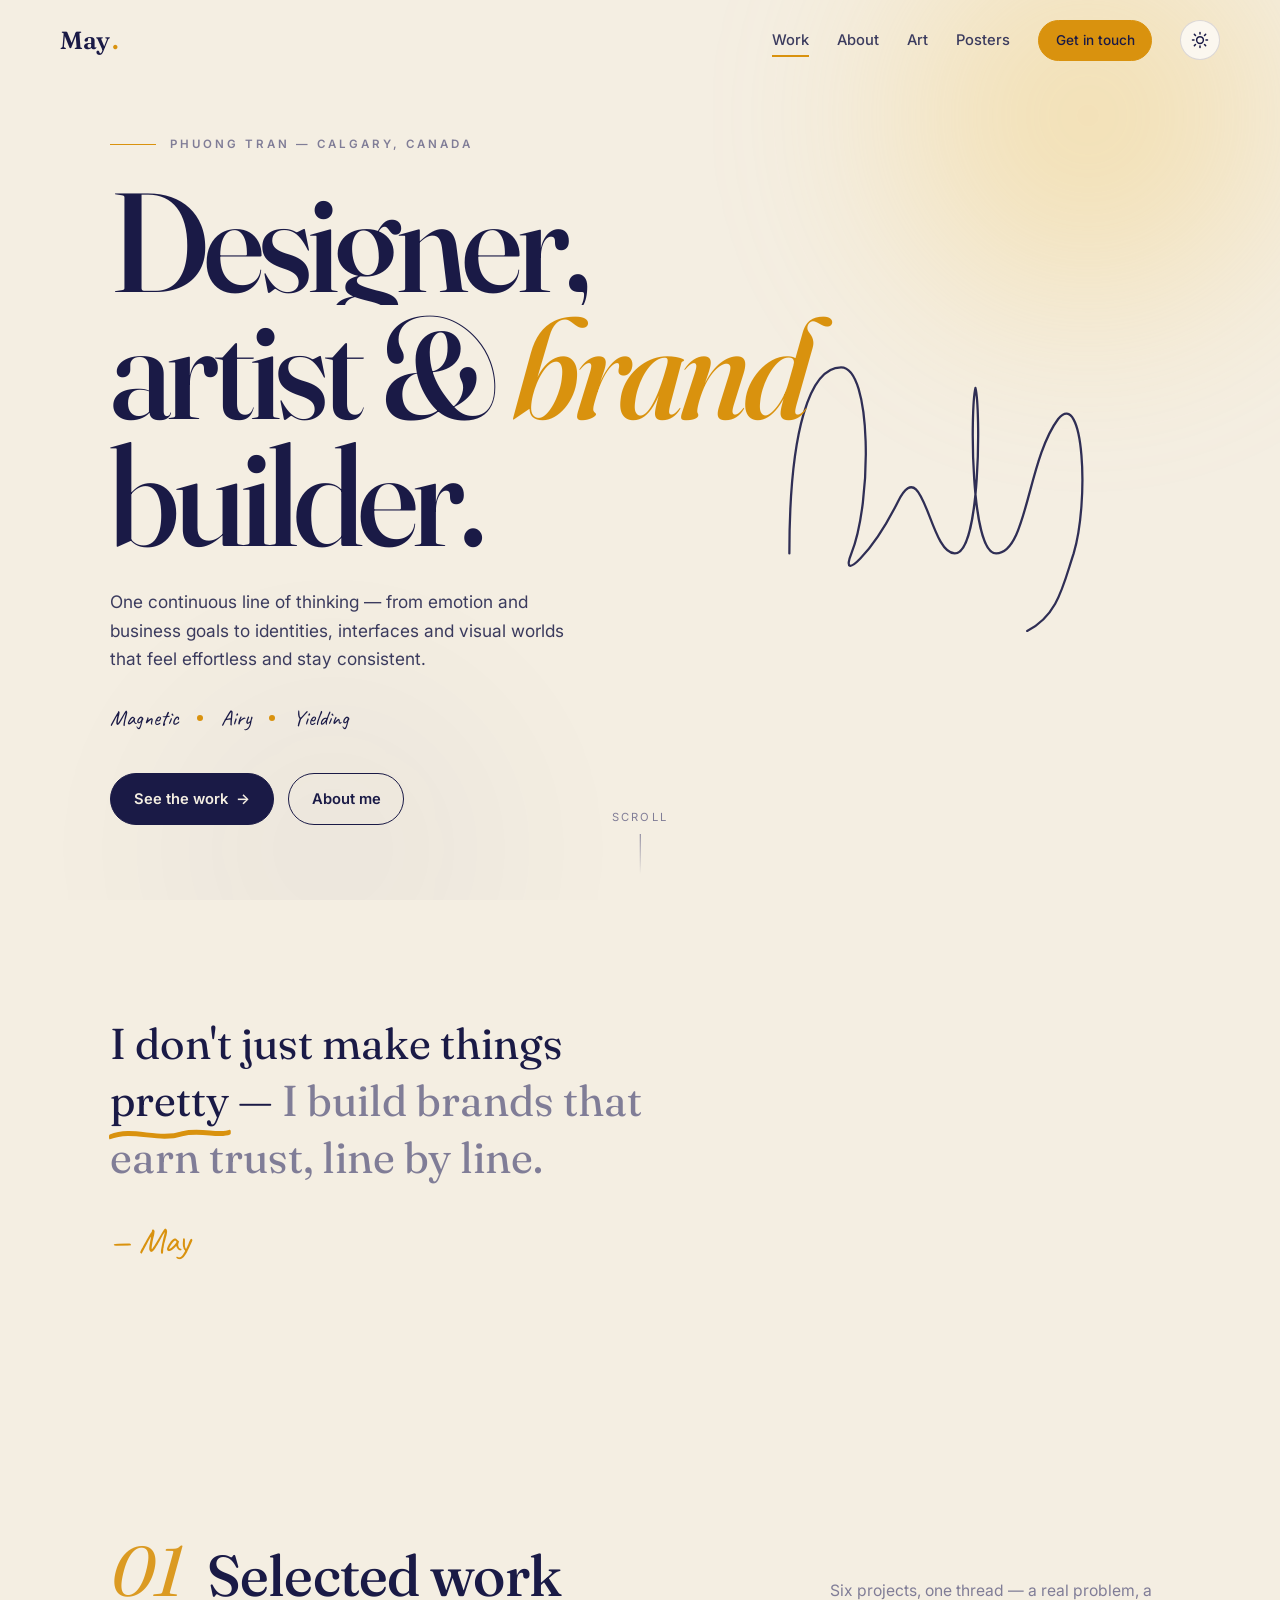
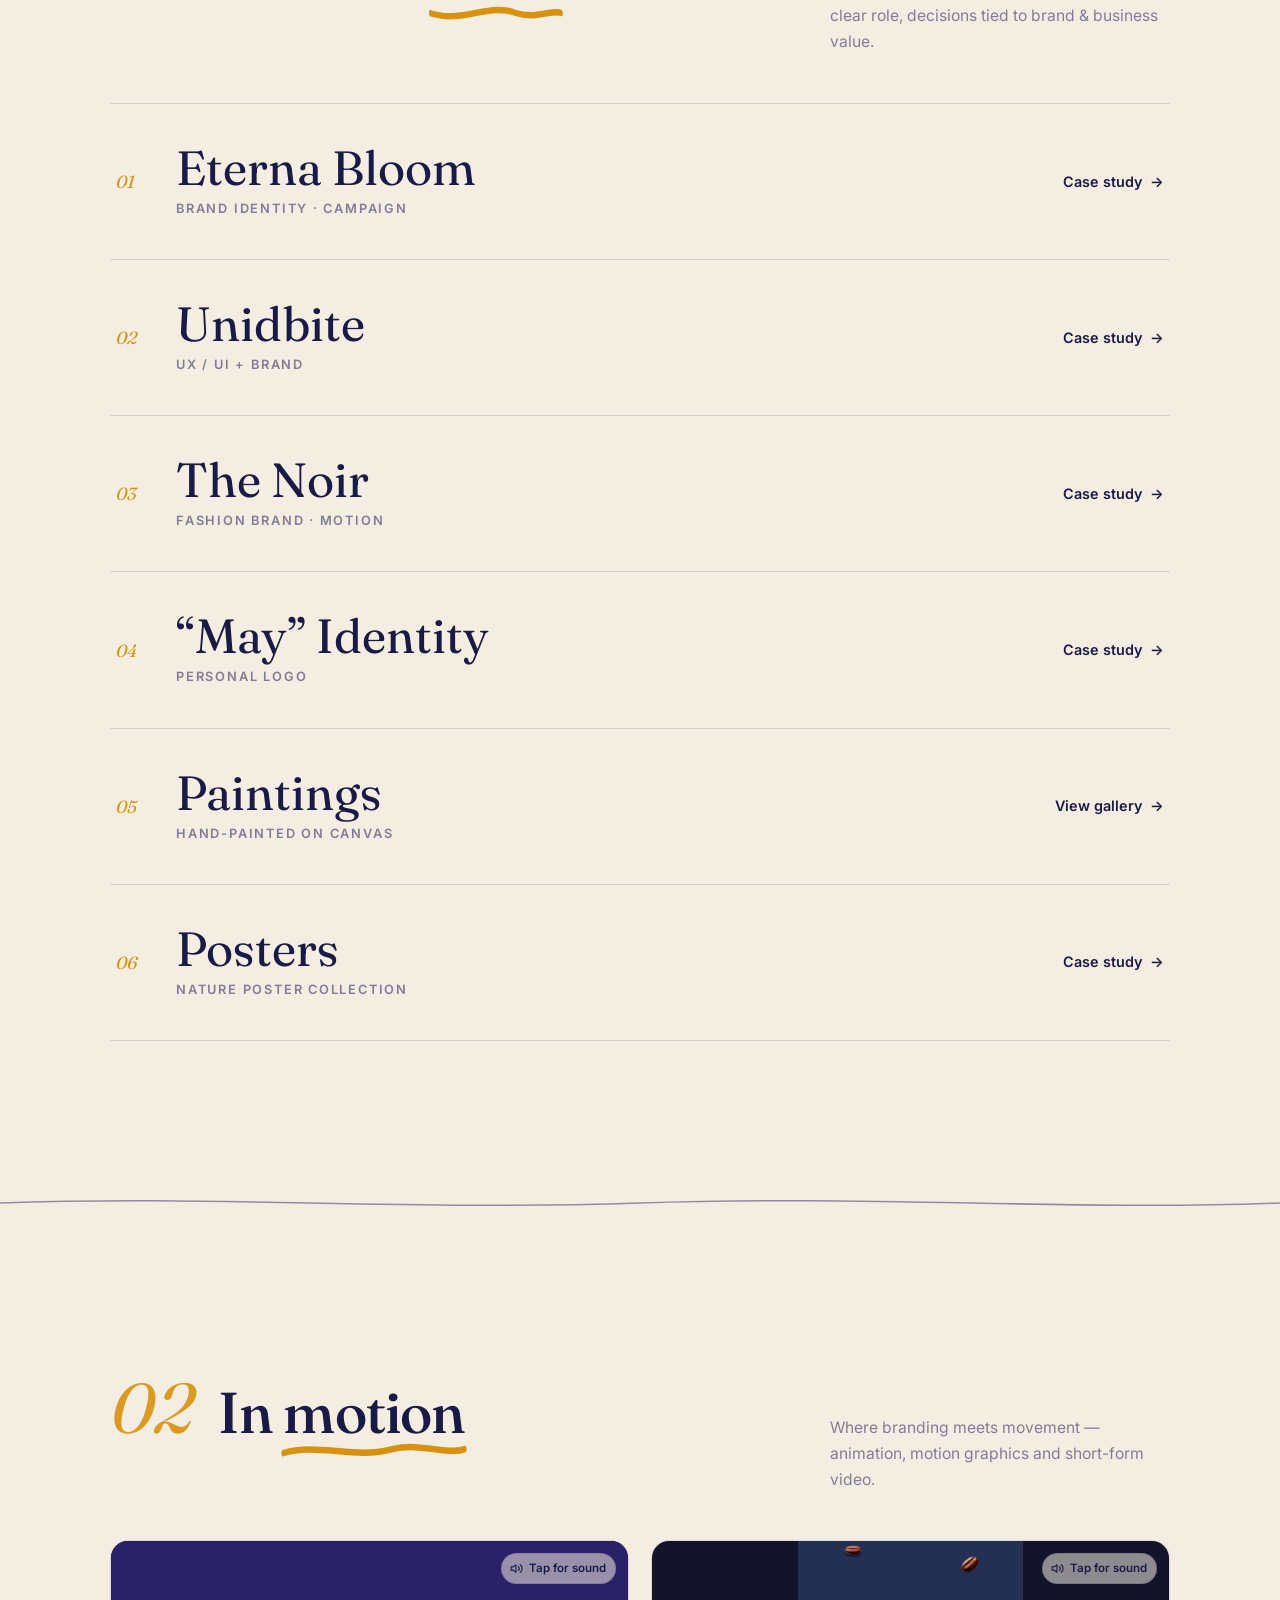
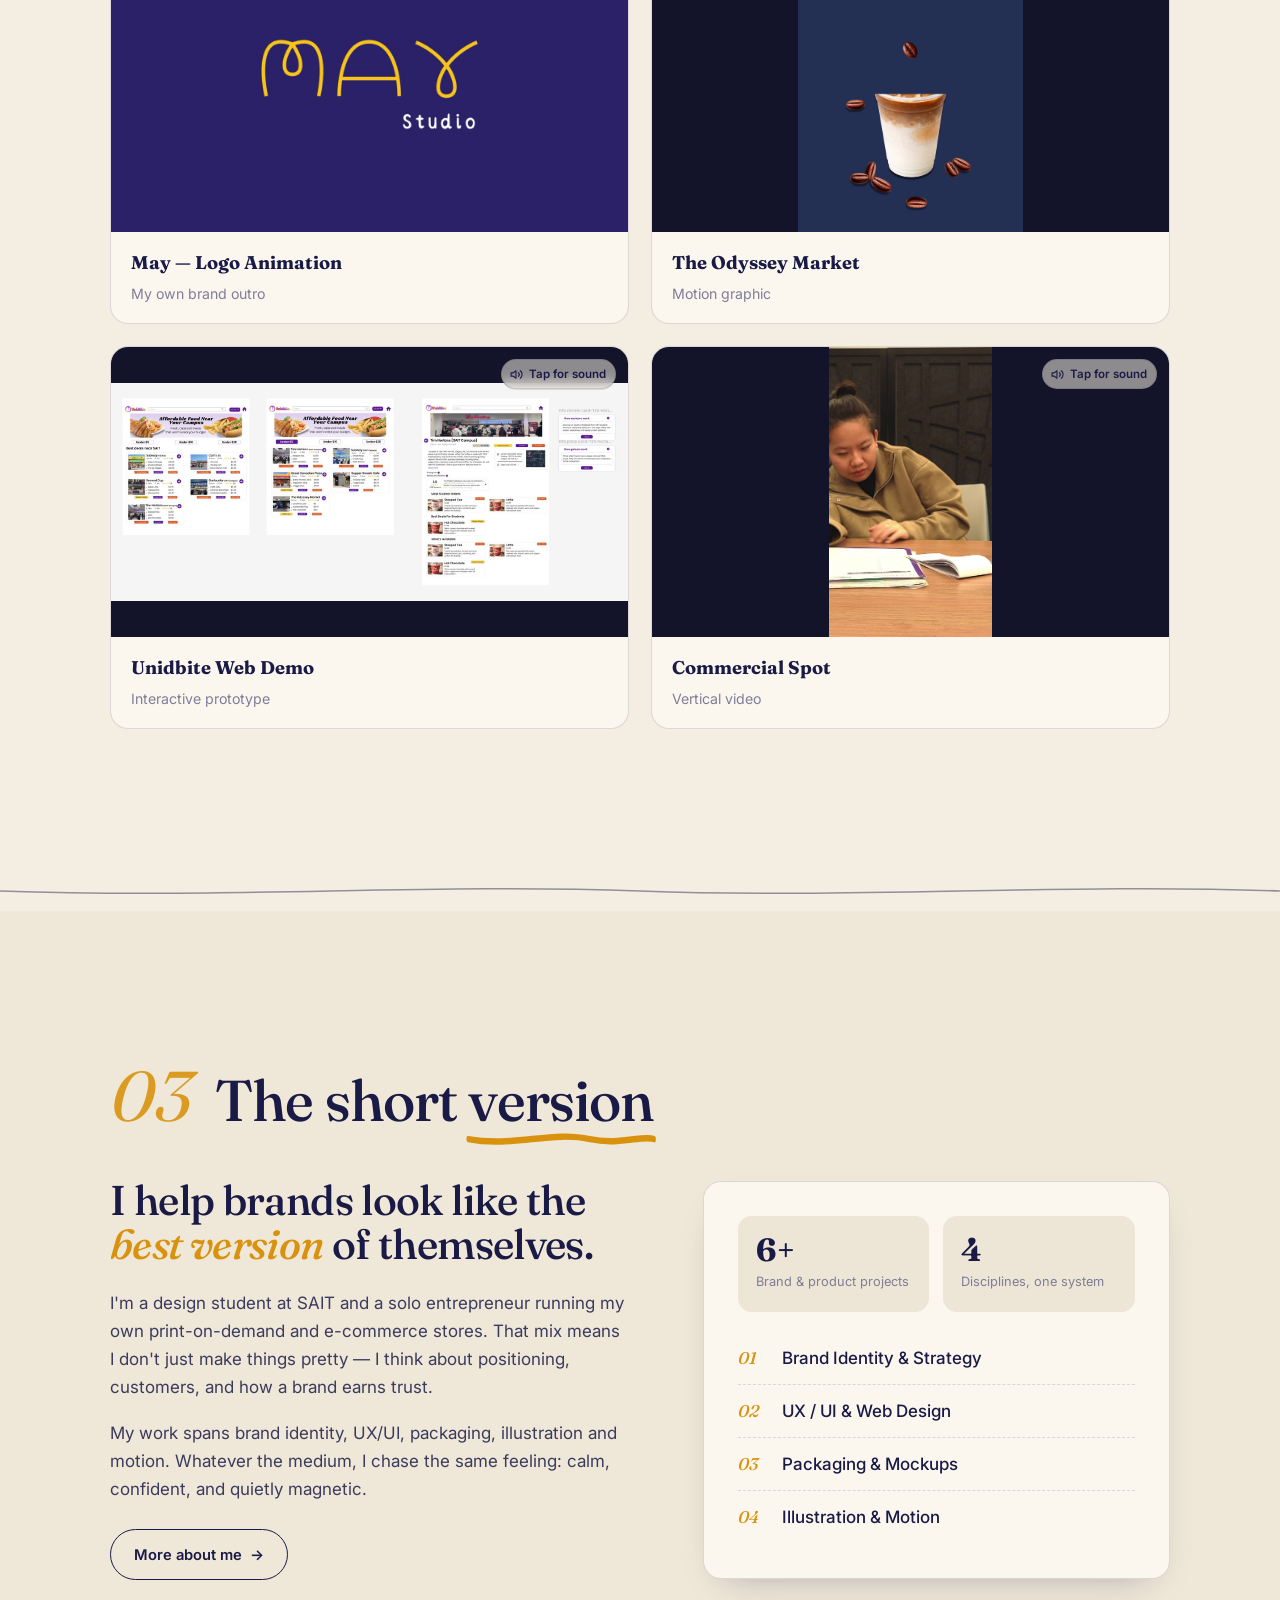
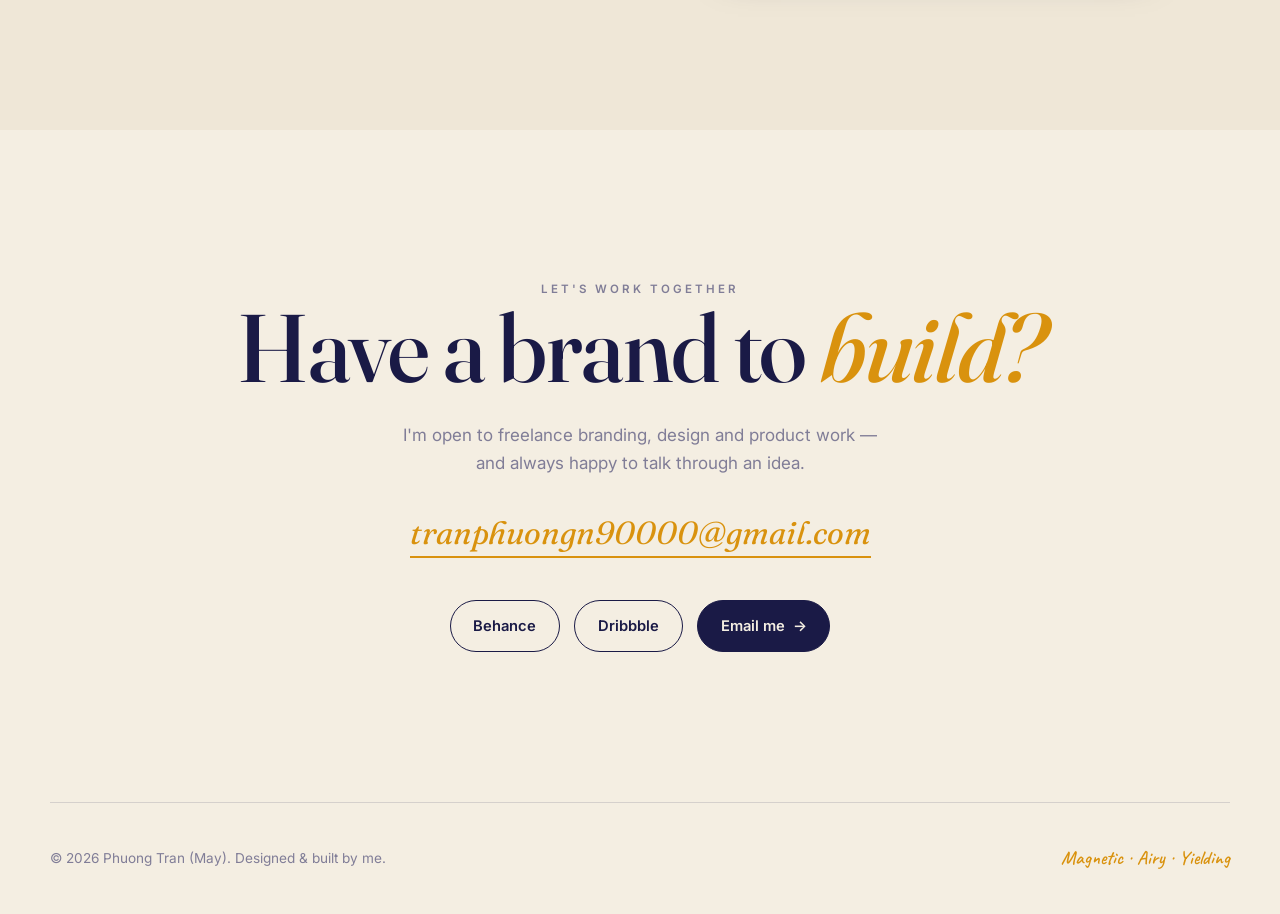
==== commit 3f01caa3: "fix UX smooth & hover preview balence" ====
--- a/index.html
+++ b/index.html
@@ -82,37 +82,37 @@
     </div>
 
     <div class="work-list reveal">
-      <a class="work-row" href="eterna-bloom.html" data-img="assets/img/eterna-mockup-1.jpg" data-magnet>
+      <a class="work-row" href="eterna-bloom.html" data-img="assets/img/previews/eterna-bloom.jpg">
         <span class="wno">01</span>
         <span class="wmain"><span class="wtitle">Eterna Bloom</span><span class="wcat">Brand Identity · Campaign</span></span>
         <span class="wgo">Case study <span class="arrow">→</span></span>
         <span class="wthumb"><img src="assets/img/eterna-mockup-1.jpg" alt="Eterna Bloom" loading="lazy"></span>
       </a>
-      <a class="work-row" href="unidbite.html" data-img="assets/img/unidbite-hifi.jpg" data-magnet>
+      <a class="work-row" href="unidbite.html" data-img="assets/img/previews/unidbite.jpg">
         <span class="wno">02</span>
         <span class="wmain"><span class="wtitle">Unidbite</span><span class="wcat">UX / UI + Brand</span></span>
         <span class="wgo">Case study <span class="arrow">→</span></span>
         <span class="wthumb"><img src="assets/img/unidbite-hifi.jpg" alt="Unidbite" loading="lazy"></span>
       </a>
-      <a class="work-row" href="the-noir.html" data-img="assets/img/noir-fashion.jpg" data-magnet>
+      <a class="work-row" href="the-noir.html" data-img="assets/img/previews/the-noir.jpg">
         <span class="wno">03</span>
         <span class="wmain"><span class="wtitle">The Noir</span><span class="wcat">Fashion Brand · Motion</span></span>
         <span class="wgo">Case study <span class="arrow">→</span></span>
         <span class="wthumb"><img src="assets/img/noir-fashion.jpg" alt="The Noir" loading="lazy"></span>
       </a>
-      <a class="work-row" href="identity-logo.html" data-img="assets/img/id-logo-blue.jpg" data-magnet>
+      <a class="work-row" href="identity-logo.html" data-img="assets/img/previews/may-identity.jpg">
         <span class="wno">04</span>
         <span class="wmain"><span class="wtitle">“May” Identity</span><span class="wcat">Personal Logo</span></span>
         <span class="wgo">Case study <span class="arrow">→</span></span>
         <span class="wthumb"><img src="assets/img/id-logo-blue.jpg" alt="May identity" loading="lazy"></span>
       </a>
-      <a class="work-row" href="art.html" data-img="assets/img/art-royal-cat.jpg" data-magnet>
+      <a class="work-row" href="art.html" data-img="assets/img/previews/paintings.jpg">
         <span class="wno">05</span>
-        <span class="wmain"><span class="wtitle">Paintings</span><span class="wcat">Art &amp; Illustration</span></span>
+        <span class="wmain"><span class="wtitle">Paintings</span><span class="wcat">Hand-Painted on Canvas</span></span>
         <span class="wgo">View gallery <span class="arrow">→</span></span>
         <span class="wthumb"><img src="assets/img/art-royal-cat.jpg" alt="Paintings" loading="lazy"></span>
       </a>
-      <a class="work-row" href="posters.html" data-img="assets/img/poster-design-1.jpg" data-magnet>
+      <a class="work-row" href="posters.html" data-img="assets/img/previews/posters.jpg">
         <span class="wno">06</span>
         <span class="wmain"><span class="wtitle">Posters</span><span class="wcat">Nature Poster Collection</span></span>
         <span class="wgo">Case study <span class="arrow">→</span></span>
@@ -134,19 +134,19 @@
     </div>
     <div class="media-grid">
       <div class="media-card reveal">
-        <video src="assets/video/logo-animation.mp4" poster="assets/img/logo-animation-poster.jpg" muted loop playsinline autoplay></video>
+        <video src="assets/video/logo-animation.mp4" poster="assets/img/logo-animation-poster.jpg" muted loop playsinline preload="metadata"></video>
         <div class="cap"><b>May — Logo Animation</b><small>My own brand outro</small></div>
       </div>
       <div class="media-card reveal" data-delay="1">
-        <video src="assets/video/motion-odyssey.mp4" poster="assets/img/motion-odyssey-poster.jpg" muted loop playsinline autoplay></video>
+        <video src="assets/video/motion-odyssey.mp4" poster="assets/img/motion-odyssey-poster.jpg" muted loop playsinline preload="metadata"></video>
         <div class="cap"><b>The Odyssey Market</b><small>Motion graphic</small></div>
       </div>
       <div class="media-card reveal" data-delay="1">
-        <video src="assets/video/unidbite-demo.mp4" poster="assets/img/unidbite-hifi.jpg" muted loop playsinline autoplay></video>
+        <video src="assets/video/unidbite-demo.mp4" poster="assets/img/unidbite-hifi.jpg" muted loop playsinline preload="metadata"></video>
         <div class="cap"><b>Unidbite Web Demo</b><small>Interactive prototype</small></div>
       </div>
       <div class="media-card vert reveal" data-delay="2">
-        <video src="assets/video/commercial.mp4" poster="assets/img/commercial-poster.jpg" muted loop playsinline autoplay></video>
+        <video src="assets/video/commercial.mp4" poster="assets/img/commercial-poster.jpg" muted loop playsinline preload="metadata"></video>
         <div class="cap"><b>Commercial Spot</b><small>Vertical video</small></div>
       </div>
     </div>
@@ -203,7 +203,7 @@
   <span class="hand">Magnetic · Airy · Yielding</span>
 </footer>
 
-<div class="work-preview"><img src="" alt=""></div>
+<div class="work-preview" aria-hidden="true"><img src="" alt="" decoding="async"></div>
 <div class="lightbox" id="lightbox"><img src="" alt=""></div>
 <div class="cursor-ring"></div><div class="cursor-dot"></div>
 <script src="js/main.js"></script>
--- a/css/style.css
+++ b/css/style.css
@@ -75,7 +75,7 @@
 .eyebrow{font-family:var(--sans);font-size:.72rem;font-weight:600;letter-spacing:.26em;text-transform:uppercase;color:var(--text-mute)}
 
 /* ---------- custom cursor ---------- */
-.cursor-dot,.cursor-ring{position:fixed;top:0;left:0;border-radius:50%;pointer-events:none;z-index:9999;mix-blend-mode:normal;opacity:0;transition:opacity .3s}
+.cursor-dot,.cursor-ring{position:fixed;top:0;left:0;border-radius:50%;pointer-events:none;z-index:9999;mix-blend-mode:normal;opacity:0;transition:opacity .2s;will-change:transform}
 .cursor-dot{width:7px;height:7px;background:var(--accent);transform:translate(-50%,-50%)}
 .cursor-ring{width:38px;height:38px;border:1.5px solid var(--stroke);transform:translate(-50%,-50%);transition:width .3s var(--ease),height .3s var(--ease),background .3s,border-color .3s,opacity .3s}
 .cursor-ring.hot{width:62px;height:62px;background:color-mix(in srgb,var(--accent) 16%,transparent);border-color:var(--accent)}
@@ -182,8 +182,9 @@
 /* ---------- work (editorial list w/ hover preview) ---------- */
 .work-list{border-top:1px solid var(--hair)}
 .work-row{position:relative;display:grid;grid-template-columns:auto 1fr auto;align-items:center;gap:26px;
-  padding:clamp(24px,3.4vw,40px) 6px;border-bottom:1px solid var(--hair);transition:padding-left .5s var(--ease)}
-.work-row:hover{padding-left:24px}
+  padding:clamp(24px,3.4vw,40px) 6px;border-bottom:1px solid var(--hair)}
+.work-row>span{transition:transform .4s var(--ease)}
+.work-row:hover>span{transform:translate3d(18px,0,0)}
 .work-row .wno{font-family:var(--serif);font-style:italic;font-size:1.1rem;color:var(--accent);width:34px}
 .work-row .wmain{display:flex;flex-direction:column;gap:6px}
 .work-row .wtitle{font-family:var(--serif);font-size:clamp(1.7rem,4.6vw,3rem);color:var(--text);line-height:1;transition:color .3s,transform .5s var(--ease)}
@@ -194,10 +195,12 @@
 .work-row .wthumb{display:none}
 /* floating preview (desktop) */
 .work-preview{position:fixed;top:0;left:0;width:clamp(220px,22vw,320px);aspect-ratio:4/3;border-radius:14px;overflow:hidden;
-  pointer-events:none;z-index:40;opacity:0;transform:translate(-50%,-50%) scale(.8) rotate(-4deg);
-  box-shadow:var(--shadow);transition:opacity .4s var(--ease),transform .5s var(--ease);border:1px solid var(--hair)}
-.work-preview.show{opacity:1;transform:translate(-50%,-50%) scale(1) rotate(-3deg)}
-.work-preview img{width:100%;height:100%;object-fit:cover}
+  pointer-events:none;z-index:40;opacity:0;background:var(--surface);
+  transform:translate3d(calc(var(--preview-x, -1000px) - 50%),calc(var(--preview-y, -1000px) - 50%),0);scale:.94;
+  box-shadow:var(--shadow-sm);transition:opacity .18s ease,scale .18s var(--ease);
+  border:1px solid var(--hair);will-change:transform,opacity;contain:strict}
+.work-preview.show{opacity:1;scale:1}
+.work-preview img{width:100%;height:100%;object-fit:contain;object-position:center}
 @media(hover:none),(max-width:780px){
   .work-preview{display:none}
   .work-row{grid-template-columns:auto 1fr;gap:18px}
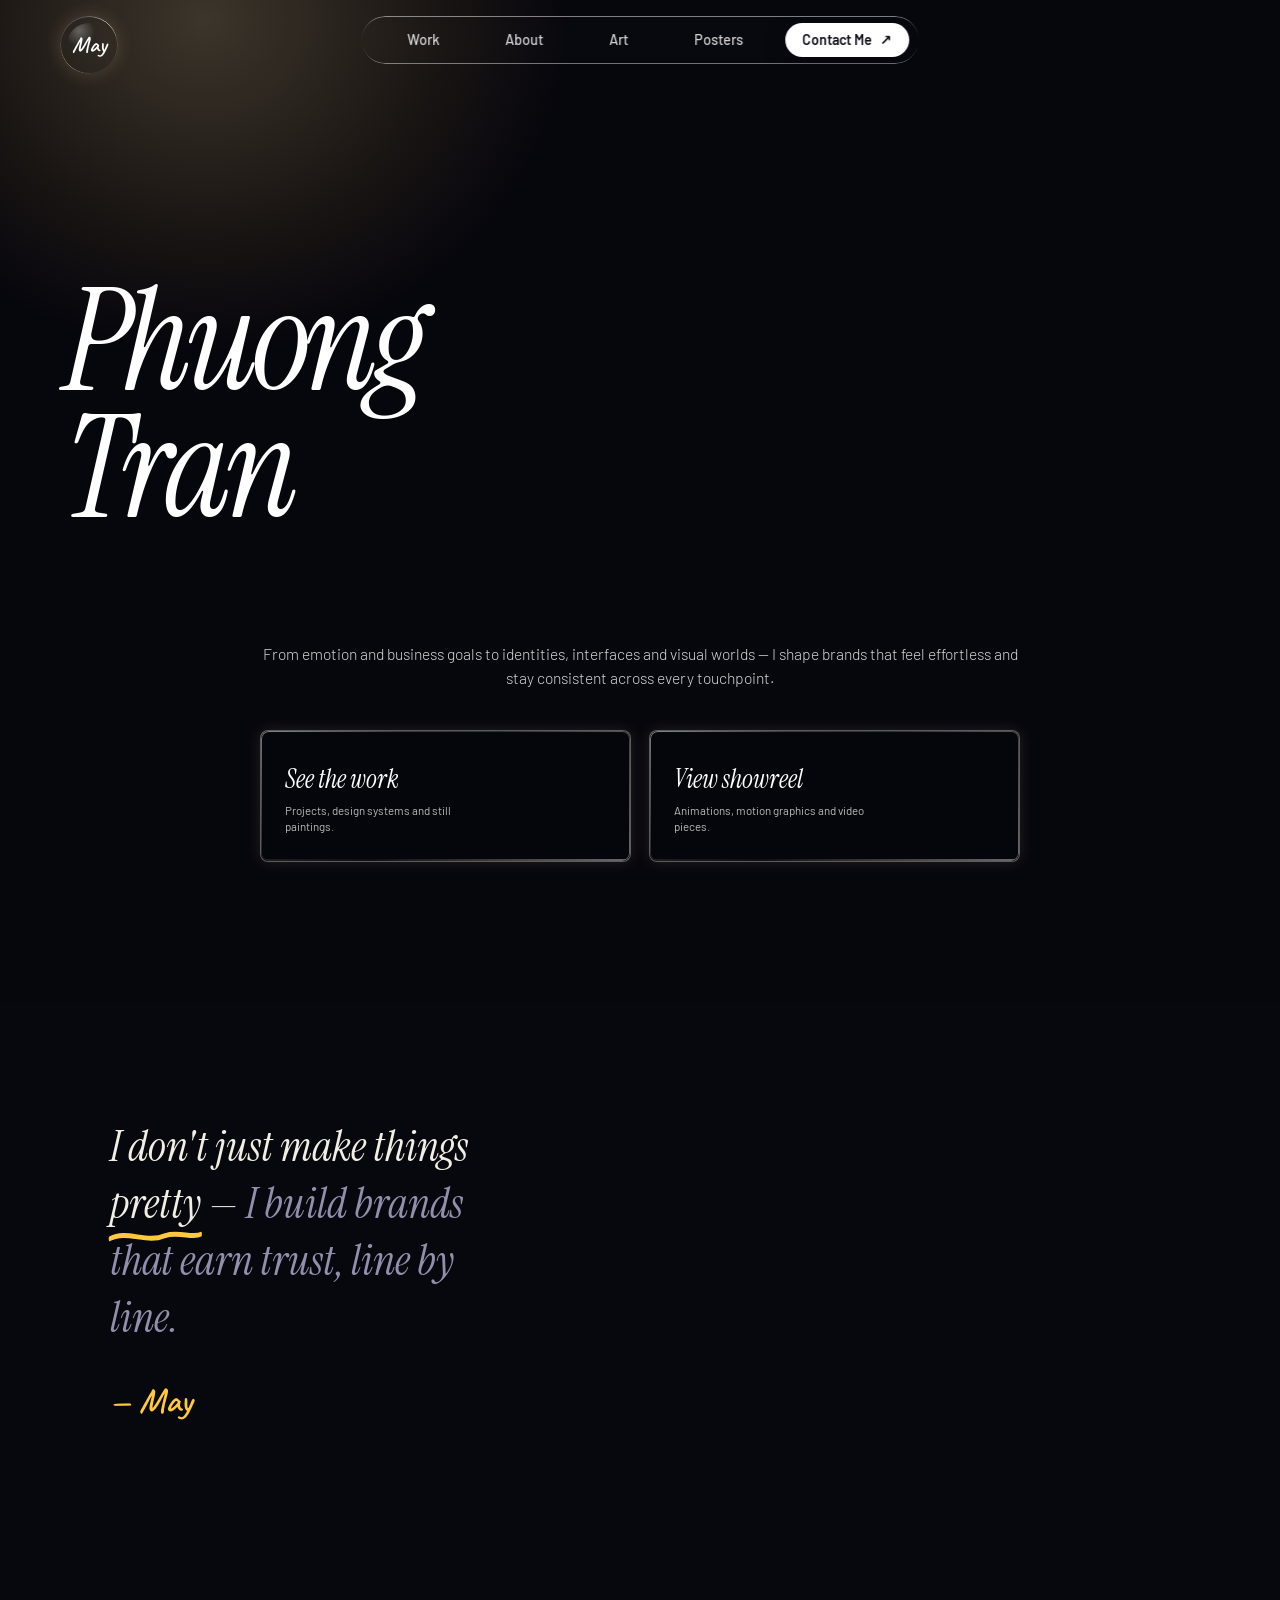
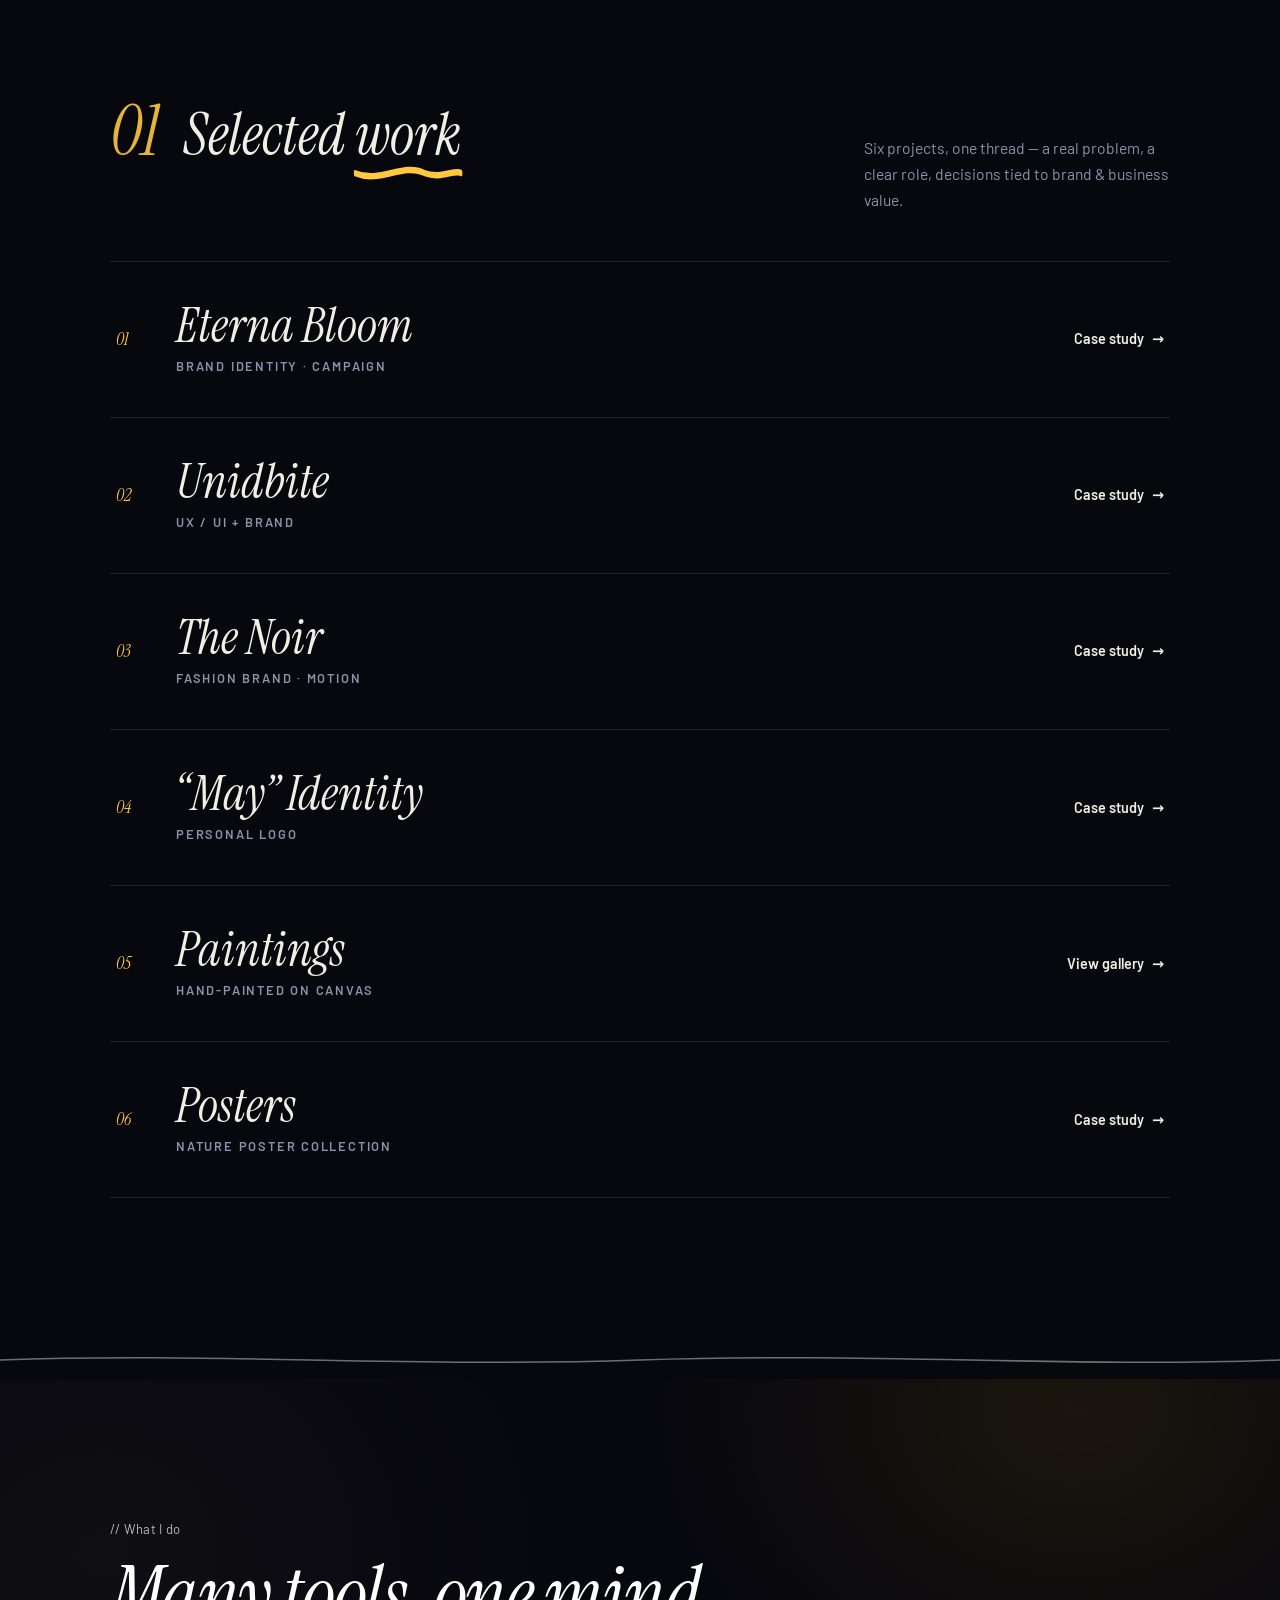
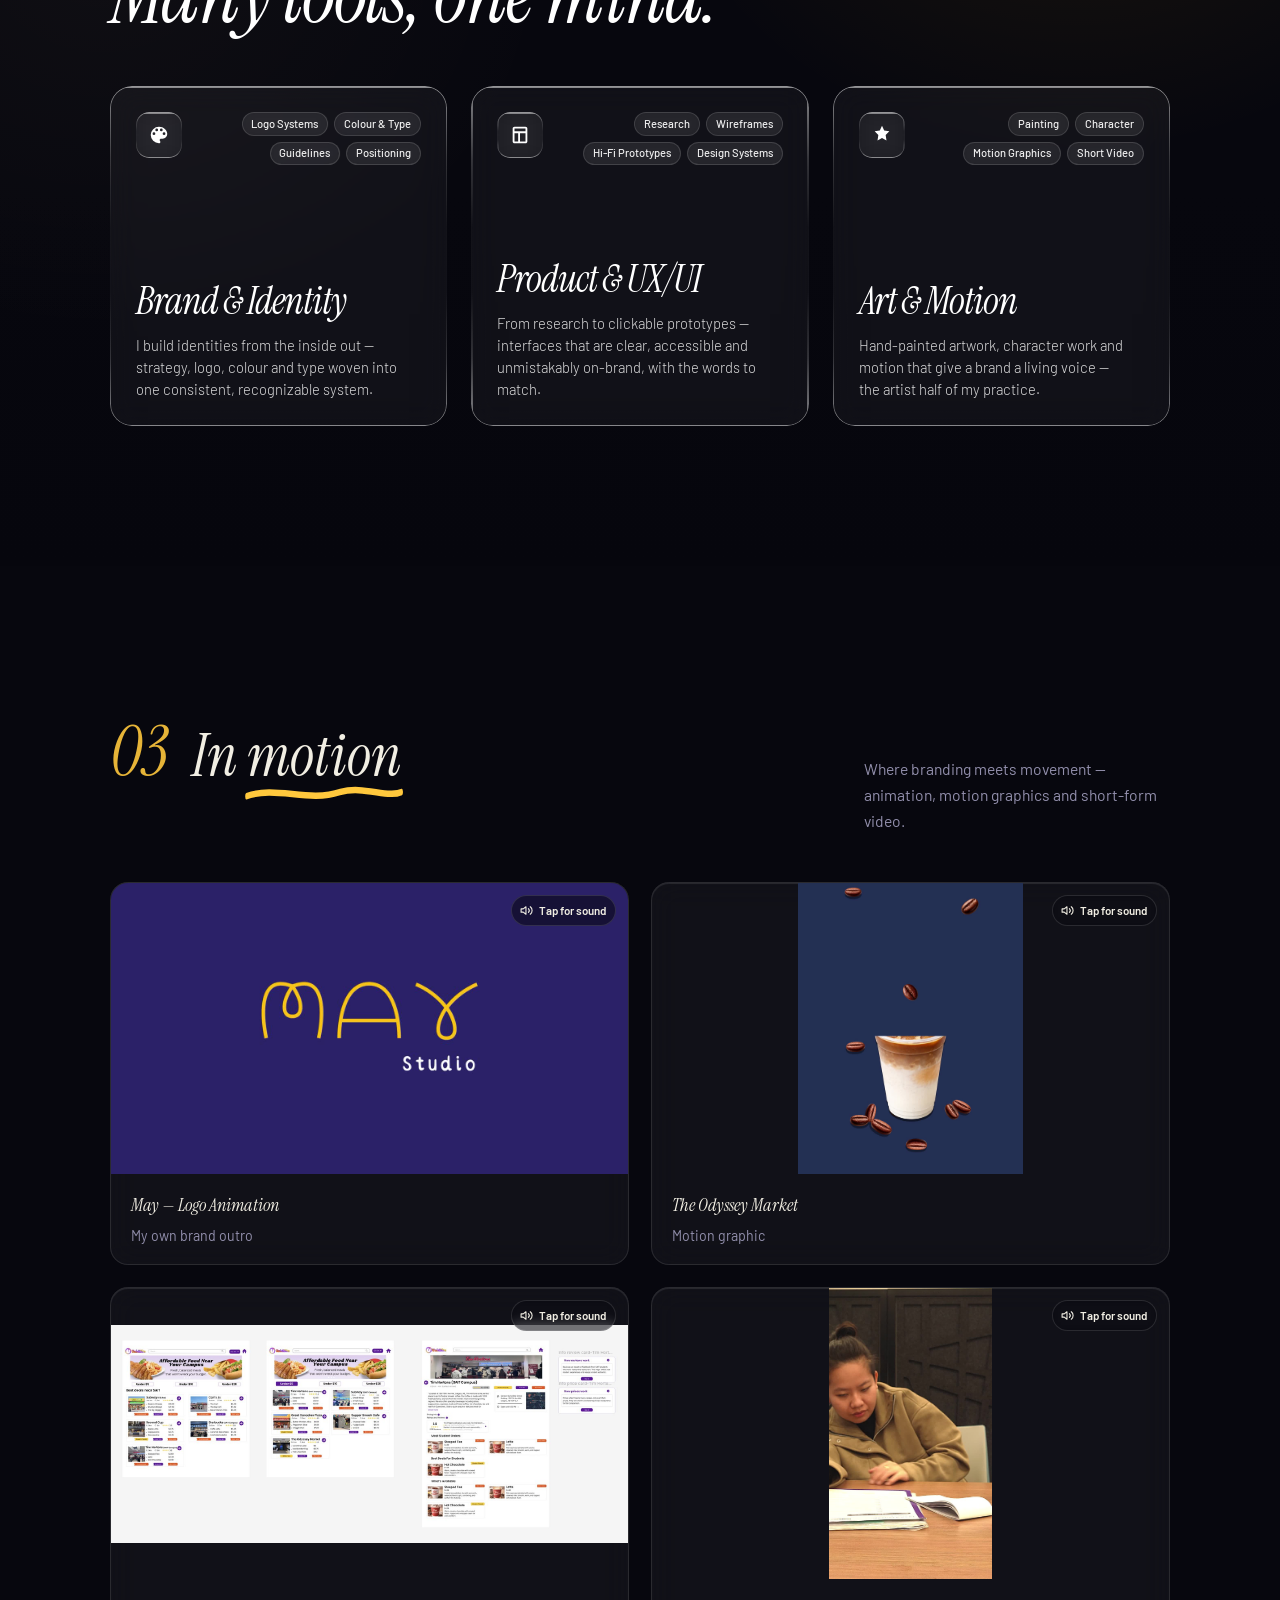
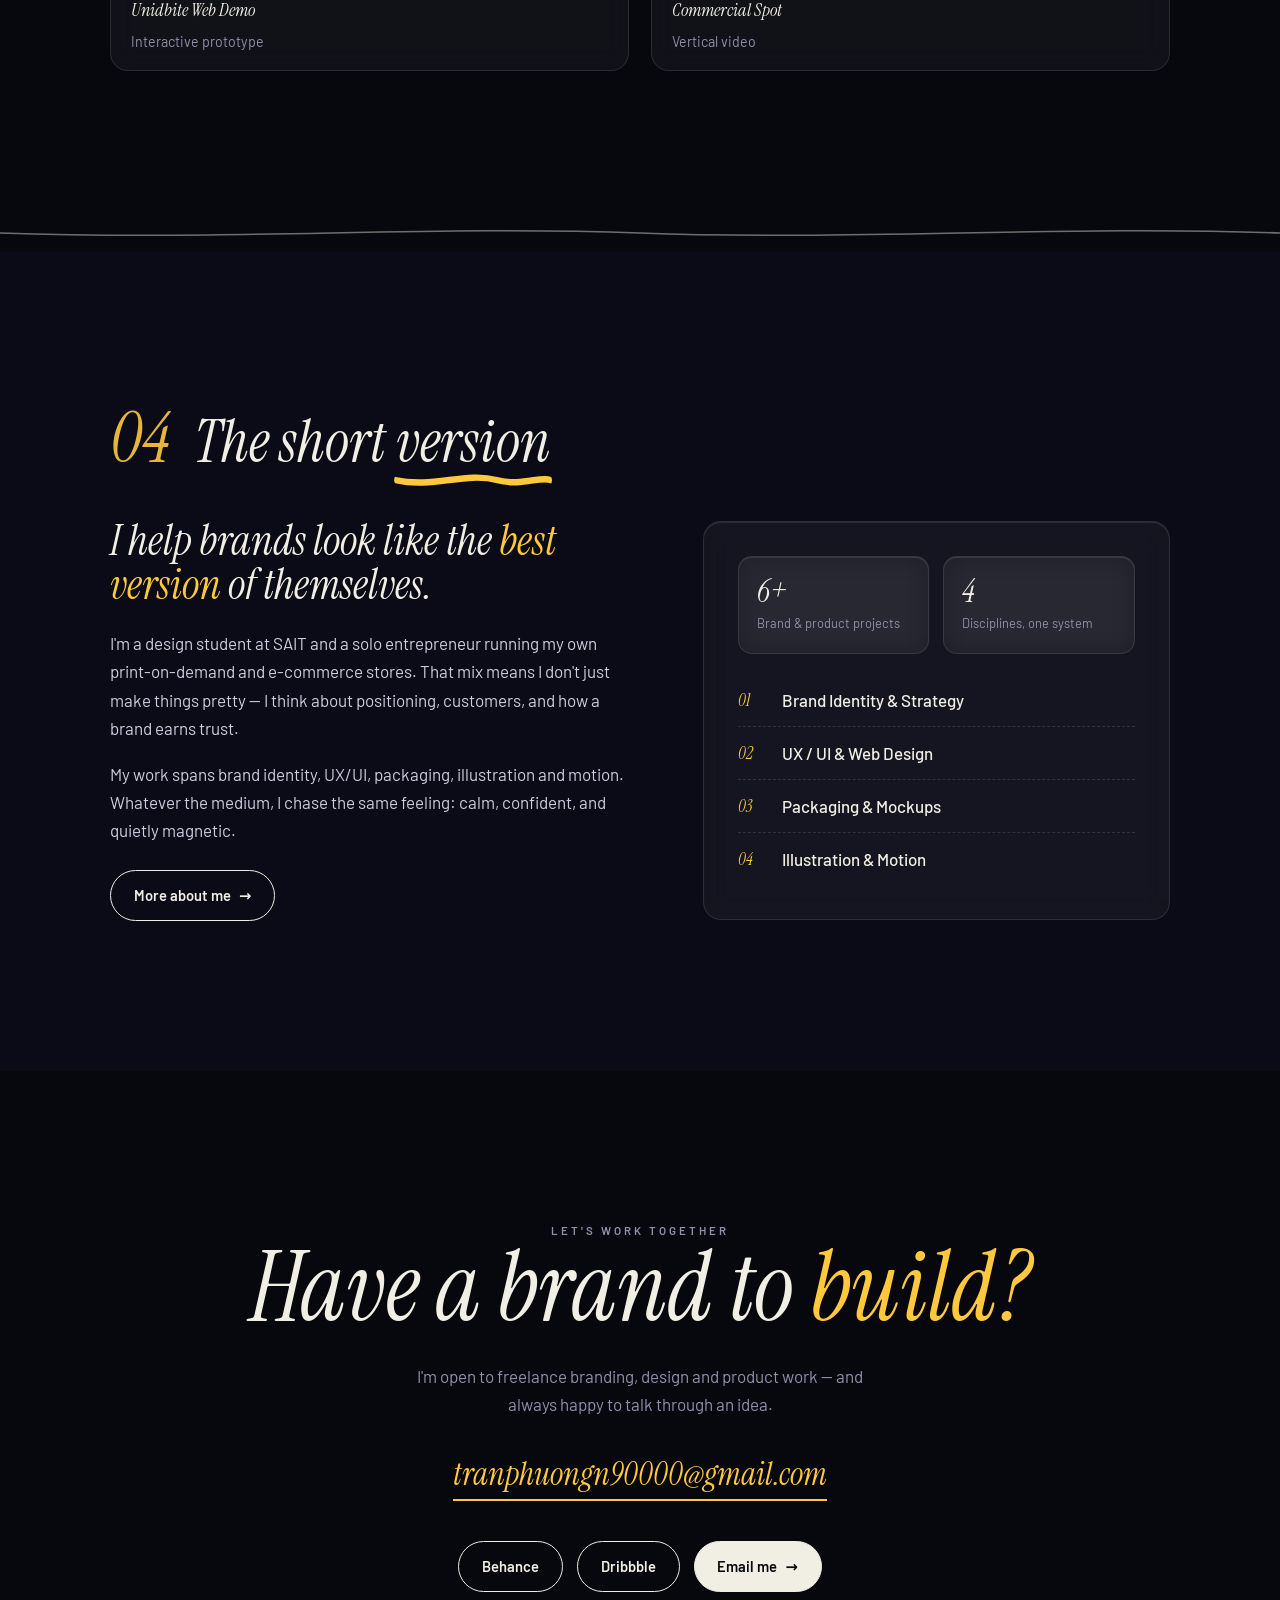
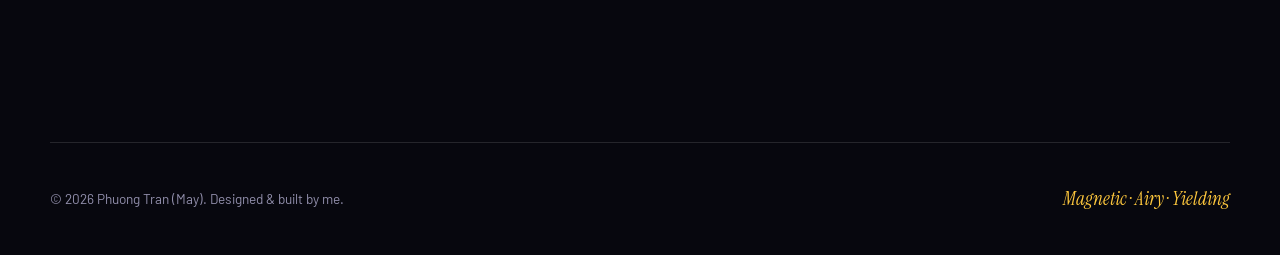
==== commit 5d108906: "second portfolio website" ====
--- a/index.html
+++ b/index.html
@@ -7,10 +7,10 @@
 <meta name="description" content="Portfolio of May (Phuong Tran) — a multidisciplinary designer, artist and brand builder. Branding, UX/UI, illustration & motion. One continuous line.">
 <link rel="preconnect" href="https://fonts.googleapis.com">
 <link rel="preconnect" href="https://fonts.gstatic.com" crossorigin>
-<link href="https://fonts.googleapis.com/css2?family=Fraunces:ital,opsz,wght@0,9..144,400;0,9..144,500;0,9..144,600;1,9..144,400;1,9..144,500&family=Inter:wght@400;500;600&family=Caveat:wght@500;600;700&display=swap" rel="stylesheet">
+<link href="https://fonts.googleapis.com/css2?family=Instrument+Serif:ital@0;1&family=Barlow:wght@300;400;500;600&family=Caveat:wght@500;600;700&display=swap" rel="stylesheet">
 <link rel="stylesheet" href="css/style.css">
 <link rel="icon" href="data:image/svg+xml,<svg xmlns='http://www.w3.org/2000/svg' viewBox='0 0 100 100'><text y='.9em' font-size='80' font-family='Georgia' fill='%23D9920E'>M</text></svg>">
-<script>(function(){try{var t=localStorage.getItem('may-theme')||'light';document.documentElement.setAttribute('data-theme',t);}catch(e){}})();</script>
+<script>(function(){try{var t=localStorage.getItem('may-theme')||'dark';document.documentElement.setAttribute('data-theme',t);}catch(e){}})();</script>
 </head>
 <body>
 
@@ -23,14 +23,14 @@
 
 <!-- NAV -->
 <nav class="nav">
-  <a href="index.html" class="brand">May<span class="dot">.</span></a>
+  <a href="index.html" class="brand">May</a>
   <div class="nav-right">
     <div class="nav-links">
       <a href="index.html">Work</a>
       <a href="about.html">About</a>
       <a href="art.html">Art</a>
       <a href="posters.html">Posters</a>
-      <a href="index.html#contact" class="btn btn--amber nav-cta">Get in touch</a>
+      <a href="index.html#contact" class="btn btn--amber nav-cta">Contact Me <span class="arrow">↗</span></a>
     </div>
     <button class="theme-toggle" aria-label="Toggle light / dark">
       <svg class="sun" viewBox="0 0 24 24" fill="none" stroke="currentColor" stroke-width="2" stroke-linecap="round"><circle cx="12" cy="12" r="4.5"/><path d="M12 2v2M12 20v2M2 12h2M20 12h2M4.5 4.5l1.5 1.5M18 18l1.5 1.5M19.5 4.5L18 6M6 18l-1.5 1.5"/></svg>
@@ -40,28 +40,25 @@
   </div>
 </nav>
 
-<!-- HERO -->
-<header class="hero">
-  <div class="hero-glow glow-1"></div>
-  <div class="hero-glow glow-2"></div>
-  <svg class="sig" viewBox="0 0 520 400" aria-hidden="true">
-    <path id="sigPath" d="M70,300 C70,180 90,120 120,120 C150,120 150,250 130,300 C118,330 150,300 175,250 C200,200 205,300 230,300 C255,300 255,160 250,140 C245,160 245,300 270,300 C300,300 300,210 330,170 M330,170 C355,140 360,250 345,300 C335,330 330,360 300,375"/>
-  </svg>
+<!-- HERO (cinematic video) -->
+<header class="hero cine">
+  <video class="hero-video" autoplay muted loop playsinline preload="auto"
+    src="https://d8j0ntlcm91z4.cloudfront.net/user_38xzZboKViGWJOttwIXH07lWA1P/hf_20260418_094631_d30ab262-45ee-4b7d-99f3-5d5848c8ef13.mp4"></video>
+  <div class="hero-sun"></div>
   <div class="wrap hero-inner">
-    <p class="hero-eyebrow eyebrow"><span class="ln"></span>Phuong Tran — Calgary, Canada</p>
-    <h1>
-      <span class="line l1"><span>Designer,</span></span>
-      <span class="line l2"><span>artist &amp; <em>brand</em></span></span>
-      <span class="line l3"><span>builder.</span></span>
-    </h1>
-    <p class="hero-sub">One continuous line of thinking — from emotion and business goals to identities, interfaces and visual worlds that feel effortless and stay consistent.</p>
-    <div class="hero-tags"><span>Magnetic</span><span>Airy</span><span>Yielding</span></div>
-    <div class="hero-actions">
-      <a href="#work" class="btn" data-magnet>See the work <span class="arrow">→</span></a>
-      <a href="about.html" class="btn btn--ghost" data-magnet>About me</a>
-    </div>
-  </div>
-  <div class="scroll-hint"><span>Scroll</span><span class="bar"></span></div>
+    <h1 class="blurtext" data-text="Phuong |Tran"></h1>
+    <p class="hero-sub-c">From emotion and business goals to identities, interfaces and visual worlds — I shape brands that feel effortless and stay consistent across every touchpoint.</p>
+    <div class="hero-cta-row">
+      <a href="#work" class="hero-mini-card" data-magnet>
+        <span>See the work</span>
+        <small>Projects, design systems and still paintings.</small>
+      </a>
+      <a href="#motion" class="hero-mini-card" data-magnet>
+        <span>View showreel</span>
+        <small>Animations, motion graphics and video pieces.</small>
+      </a>
+    </div>
+  </div>
 </header>
 
 <!-- STATEMENT -->
@@ -124,11 +121,56 @@
 
 <svg class="divider-line" viewBox="0 0 1200 24" preserveAspectRatio="none"><path d="M0,12 C200,4 380,20 600,12 C820,4 1000,20 1200,12"/></svg>
 
-<!-- 02 · MOTION -->
+<!-- 02 · CAPABILITIES (liquid glass) -->
+<section class="caps" id="capabilities">
+  <div class="wrap">
+    <p class="cap-kicker reveal">// What I do</p>
+    <h2 class="reveal">Many tools, <span class="serif-italic">one mind.</span></h2>
+    <div class="cap-grid">
+      <article class="cap-card glass">
+        <div class="cap-top">
+          <div class="cap-icon glass"><svg viewBox="0 0 24 24" fill="currentColor"><path d="M12 3a9 9 0 0 0 0 18c.83 0 1.5-.67 1.5-1.5 0-.39-.15-.74-.39-1.01-.23-.26-.38-.61-.38-.99 0-.83.67-1.5 1.5-1.5H16a5 5 0 0 0 5-5c0-4.42-4.03-8-9-8Zm-5.5 9a1.5 1.5 0 1 1 0-3 1.5 1.5 0 0 1 0 3Zm3-4a1.5 1.5 0 1 1 0-3 1.5 1.5 0 0 1 0 3Zm5 0a1.5 1.5 0 1 1 0-3 1.5 1.5 0 0 1 0 3Zm3 4a1.5 1.5 0 1 1 0-3 1.5 1.5 0 0 1 0 3Z"/></svg></div>
+          <div class="cap-tags">
+            <span class="glass-chip">Logo Systems</span><span class="glass-chip">Colour &amp; Type</span>
+            <span class="glass-chip">Guidelines</span><span class="glass-chip">Positioning</span>
+          </div>
+        </div>
+        <h3>Brand &amp; Identity</h3>
+        <p>I build identities from the inside out — strategy, logo, colour and type woven into one consistent, recognizable system.</p>
+      </article>
+
+      <article class="cap-card glass">
+        <div class="cap-top">
+          <div class="cap-icon glass"><svg viewBox="0 0 24 24" fill="currentColor"><path d="M4 5q0-.825.588-1.412T6 3h12q.825 0 1.413.588T20 5v14q0 .825-.587 1.413T18 21H6q-.825 0-1.412-.587T4 19V5Zm2 3h12V5H6v3Zm4 2H6v9h4v-9Zm2 9h6v-9h-6v9Z"/></svg></div>
+          <div class="cap-tags">
+            <span class="glass-chip">Research</span><span class="glass-chip">Wireframes</span>
+            <span class="glass-chip">Hi-Fi Prototypes</span><span class="glass-chip">Design Systems</span>
+          </div>
+        </div>
+        <h3>Product &amp; UX/UI</h3>
+        <p>From research to clickable prototypes — interfaces that are clear, accessible and unmistakably on-brand, with the words to match.</p>
+      </article>
+
+      <article class="cap-card glass">
+        <div class="cap-top">
+          <div class="cap-icon glass"><svg viewBox="0 0 24 24" fill="currentColor"><path d="m12 2 2.4 5.2L20 8l-4 4.1.9 5.9L12 15.4 7.1 18l.9-5.9L4 8l5.6-.8L12 2Z"/></svg></div>
+          <div class="cap-tags">
+            <span class="glass-chip">Painting</span><span class="glass-chip">Character</span>
+            <span class="glass-chip">Motion Graphics</span><span class="glass-chip">Short Video</span>
+          </div>
+        </div>
+        <h3>Art &amp; Motion</h3>
+        <p>Hand-painted artwork, character work and motion that give a brand a living voice — the artist half of my practice.</p>
+      </article>
+    </div>
+  </div>
+</section>
+
+<!-- 03 · MOTION -->
 <section class="chapter" id="motion">
   <div class="wrap">
     <div class="chapter-head reveal">
-      <span class="chapter-no">02</span>
+      <span class="chapter-no">03</span>
       <h2>In <span class="uline">motion<svg viewBox="0 0 200 12" preserveAspectRatio="none"><path d="M3,8 C40,3 80,11 120,6 C150,3 180,9 197,6"/></svg></span></h2>
       <p class="meta">Where branding meets movement — animation, motion graphics and short-form video.</p>
     </div>
@@ -155,11 +197,11 @@
 
 <svg class="divider-line" viewBox="0 0 1200 24" preserveAspectRatio="none"><path d="M0,12 C220,20 400,4 600,12 C800,20 1000,4 1200,12"/></svg>
 
-<!-- 03 · ABOUT -->
+<!-- 04 · ABOUT -->
 <section class="chapter dark-panel" id="about">
   <div class="wrap">
     <div class="chapter-head reveal">
-      <span class="chapter-no">03</span>
+      <span class="chapter-no">04</span>
       <h2>The short <span class="uline">version<svg viewBox="0 0 200 12" preserveAspectRatio="none"><path d="M3,7 C50,11 90,3 130,7 C160,10 185,5 197,7"/></svg></span></h2>
     </div>
     <div class="about-grid">
@@ -205,7 +247,6 @@
 
 <div class="work-preview" aria-hidden="true"><img src="" alt="" decoding="async"></div>
 <div class="lightbox" id="lightbox"><img src="" alt=""></div>
-<div class="cursor-ring"></div><div class="cursor-dot"></div>
 <script src="js/main.js"></script>
 </body>
 </html>
--- a/css/style.css
+++ b/css/style.css
@@ -51,9 +51,10 @@
   --amber:var(--accent); --amber-deep:var(--accent); --line:var(--hair);
   --r:18px; --maxw:1180px;
   --ease:cubic-bezier(.22,.61,.36,1);
-  --serif:"Fraunces",Georgia,serif;
-  --sans:"Inter",system-ui,-apple-system,Segoe UI,Roboto,sans-serif;
-  --hand:"Caveat",cursive;
+  --serif:"Instrument Serif",Georgia,serif;
+  --sans:"Barlow",system-ui,-apple-system,Segoe UI,Roboto,sans-serif;
+  --hand:"Instrument Serif",Georgia,serif;
+  --signature:"Caveat",cursive;
 }
 
 *,*::before,*::after{box-sizing:border-box;margin:0;padding:0}
@@ -67,21 +68,19 @@
 a{color:inherit;text-decoration:none}
 ::selection{background:var(--accent);color:var(--bg)}
 
-h1,h2,h3,h4{font-family:var(--serif);color:var(--text);line-height:1.05;font-weight:500;letter-spacing:-.015em}
+h1,h2,h3,h4{font-family:var(--serif);font-style:italic;color:var(--text);line-height:1.05;font-weight:400;letter-spacing:0}
 .serif-italic{font-family:var(--serif);font-style:italic}
-.hand{font-family:var(--hand);font-weight:600}
+.hand{font-family:var(--hand);font-style:italic;font-weight:400}
 .amber-text{color:var(--accent)}
 .wrap{max-width:var(--maxw);margin:0 auto;padding:0 clamp(22px,5vw,60px)}
 .eyebrow{font-family:var(--sans);font-size:.72rem;font-weight:600;letter-spacing:.26em;text-transform:uppercase;color:var(--text-mute)}
 
-/* ---------- custom cursor ---------- */
-.cursor-dot,.cursor-ring{position:fixed;top:0;left:0;border-radius:50%;pointer-events:none;z-index:9999;mix-blend-mode:normal;opacity:0;transition:opacity .2s;will-change:transform}
-.cursor-dot{width:7px;height:7px;background:var(--accent);transform:translate(-50%,-50%)}
-.cursor-ring{width:38px;height:38px;border:1.5px solid var(--stroke);transform:translate(-50%,-50%);transition:width .3s var(--ease),height .3s var(--ease),background .3s,border-color .3s,opacity .3s}
-.cursor-ring.hot{width:62px;height:62px;background:color-mix(in srgb,var(--accent) 16%,transparent);border-color:var(--accent)}
-body.cursor-on{cursor:none}
-body.cursor-on a,body.cursor-on button{cursor:none}
-@media(hover:none){.cursor-dot,.cursor-ring{display:none}}
+/* ---------- native cursor ---------- */
+.cursor-dot,.cursor-ring{display:none}
+body.cursor-on,body.cursor-on a,body.cursor-on button{cursor:auto}
+@property --shine-angle{syntax:"<angle>";inherits:false;initial-value:0deg}
+@keyframes metal-shine{to{--shine-angle:360deg}}
+@keyframes card-edge-glint{0%,54%{transform:translateX(-120%);opacity:0}66%{opacity:1}100%{transform:translateX(145%);opacity:0}}
 
 /* ---------- buttons ---------- */
 .btn{display:inline-flex;align-items:center;gap:.55em;font-family:var(--sans);font-weight:600;font-size:.92rem;
@@ -96,19 +95,32 @@
 .btn:hover .arrow{transform:translateX(4px)}
 
 /* ---------- nav ---------- */
-.nav{position:fixed;top:0;left:0;right:0;z-index:50;display:flex;align-items:center;justify-content:space-between;
-  padding:20px clamp(22px,5vw,60px);transition:background .4s,box-shadow .4s,padding .4s}
-.nav.scrolled{background:color-mix(in srgb,var(--bg) 80%,transparent);backdrop-filter:blur(14px);box-shadow:0 1px 0 var(--hair);padding-top:13px;padding-bottom:13px}
-.brand{font-family:var(--serif);font-size:1.55rem;font-weight:600;color:var(--text);letter-spacing:-.02em;display:flex;align-items:center;gap:.12em}
-.brand .dot{color:var(--accent)}
-.nav-right{display:flex;align-items:center;gap:clamp(16px,2.2vw,30px)}
-.nav-links{display:flex;align-items:center;gap:clamp(16px,2.2vw,30px)}
-.nav-links a{font-size:.92rem;font-weight:500;color:var(--text-soft);position:relative;padding:4px 0}
+.nav{position:fixed;top:16px;left:0;right:0;z-index:50;display:flex;align-items:center;justify-content:space-between;
+  padding:0 clamp(22px,5vw,60px);transition:top .4s var(--ease),padding .4s var(--ease)}
+.nav.scrolled{top:12px;background:transparent !important;-webkit-backdrop-filter:none !important;backdrop-filter:none !important;box-shadow:none !important;border:0 !important}
+.brand{position:relative;width:58px;height:58px;border-radius:50%;display:grid;place-items:center;
+  font-family:var(--signature);font-style:normal;font-size:1.42rem;font-weight:600;color:#fff;letter-spacing:0;
+  background:rgba(255,255,255,.01);background-blend-mode:luminosity;
+  -webkit-backdrop-filter:blur(4px);backdrop-filter:blur(4px);
+  box-shadow:inset 0 1px 1px rgba(255,255,255,.14),0 0 18px rgba(255,224,170,.18);overflow:hidden}
+.brand::before{content:"";position:absolute;inset:0;border-radius:inherit;padding:1.4px;
+  background:conic-gradient(from var(--shine-angle,0deg),rgba(255,255,255,.18),rgba(255,244,214,.88) 10%,rgba(255,255,255,.18) 22%,rgba(255,255,255,.08) 48%,rgba(255,224,170,.55) 62%,rgba(255,255,255,.12) 78%,rgba(255,255,255,.18));
+  -webkit-mask:linear-gradient(#fff 0 0) content-box,linear-gradient(#fff 0 0);
+  -webkit-mask-composite:xor;mask-composite:exclude;pointer-events:none;animation:metal-shine 4.8s linear infinite}
+.brand::after{content:"";position:absolute;inset:7px;border-radius:inherit;
+  background:radial-gradient(circle at 28% 18%,rgba(255,255,255,.28),transparent 32%);
+  pointer-events:none;mix-blend-mode:screen}
+.brand .dot{display:none}
+.nav-right{display:flex;align-items:center;justify-content:flex-end;gap:clamp(12px,1.6vw,22px);min-width:48px}
+.nav-links{display:flex;align-items:center;gap:18px}
+.nav-links a{font-size:.9rem;font-weight:500;color:rgba(255,255,255,.82);position:relative;padding:8px 20px;line-height:1}
 .nav-links a::after{content:"";position:absolute;left:0;bottom:0;width:0;height:1.5px;background:var(--accent);transition:width .35s var(--ease)}
 .nav-links a:hover::after,.nav-links a.active::after{width:100%}
-.nav-cta{padding:.6em 1.2em !important;font-size:.85rem !important}
-.theme-toggle{width:40px;height:40px;border-radius:50%;border:1.5px solid var(--hair);background:var(--surface);color:var(--text);
+.nav-cta{padding:9px 16px !important;border-radius:100px !important;border-color:rgba(255,255,255,.88) !important;background:#fff !important;color:#111119 !important;font-size:.88rem !important;font-weight:600 !important;box-shadow:0 8px 24px rgba(0,0,0,.18)}
+.theme-toggle{width:48px;height:48px;border-radius:50%;border:1px solid rgba(255,255,255,.14);background:rgba(255,255,255,.01);color:var(--text);
+  -webkit-backdrop-filter:blur(4px);backdrop-filter:blur(4px);
   display:grid;place-items:center;cursor:pointer;transition:transform .5s var(--ease),border-color .3s,background .3s}
+.nav .theme-toggle{display:none}
 .theme-toggle:hover{transform:rotate(40deg);border-color:var(--accent)}
 .theme-toggle svg{width:18px;height:18px}
 .theme-toggle .moon{display:none}
@@ -148,6 +160,7 @@
 .scroll-hint{position:absolute;bottom:26px;left:50%;transform:translateX(-50%);font-size:.7rem;letter-spacing:.2em;text-transform:uppercase;color:var(--text-mute);z-index:3;display:flex;flex-direction:column;align-items:center;gap:8px}
 .scroll-hint .bar{width:1px;height:40px;background:linear-gradient(var(--text-mute),transparent);animation:pulse 1.8s infinite}
 @keyframes rise{to{opacity:1;transform:translateY(0)}}
+@keyframes fadein{to{opacity:1}}
 @keyframes pulse{0%,100%{opacity:.3}50%{opacity:1}}
 
 /* ---------- chapters / sections ---------- */
@@ -175,9 +188,9 @@
 
 /* ---------- intro statement ---------- */
 .statement{padding:clamp(60px,9vw,120px) 0}
-.statement p{font-family:var(--serif);font-size:clamp(1.6rem,3.6vw,2.7rem);line-height:1.32;color:var(--text);max-width:20ch;font-weight:400}
+.statement p{font-family:var(--serif);font-style:italic;font-size:clamp(1.6rem,3.6vw,2.7rem);line-height:1.32;color:var(--text);max-width:20ch;font-weight:400}
 .statement p .mute{color:var(--text-mute)}
-.statement .sign{font-family:var(--hand);font-size:2.2rem;color:var(--accent);margin-top:26px;display:inline-block}
+.statement .sign{font-family:var(--signature);font-style:normal;font-weight:600;font-size:2.2rem;color:var(--accent);margin-top:26px;display:inline-block}
 
 /* ---------- work (editorial list w/ hover preview) ---------- */
 .work-list{border-top:1px solid var(--hair)}
@@ -187,7 +200,7 @@
 .work-row:hover>span{transform:translate3d(18px,0,0)}
 .work-row .wno{font-family:var(--serif);font-style:italic;font-size:1.1rem;color:var(--accent);width:34px}
 .work-row .wmain{display:flex;flex-direction:column;gap:6px}
-.work-row .wtitle{font-family:var(--serif);font-size:clamp(1.7rem,4.6vw,3rem);color:var(--text);line-height:1;transition:color .3s,transform .5s var(--ease)}
+.work-row .wtitle{font-family:var(--serif);font-style:italic;font-weight:400;font-size:clamp(1.7rem,4.6vw,3rem);color:var(--text);line-height:1;transition:color .3s,transform .5s var(--ease)}
 .work-row:hover .wtitle{color:var(--accent)}
 .work-row .wcat{font-size:.8rem;letter-spacing:.14em;text-transform:uppercase;color:var(--text-mute);font-weight:600}
 .work-row .wgo{display:inline-flex;align-items:center;gap:8px;font-weight:600;font-size:.9rem;color:var(--text);white-space:nowrap}
@@ -222,7 +235,7 @@
   border:1px solid var(--hair);padding:.42em .75em;border-radius:100px;pointer-events:none;z-index:3;transition:opacity .3s}
 .sound-hint svg{width:13px;height:13px}
 .media-card .cap{padding:16px 20px}
-.media-card .cap b{font-family:var(--serif);font-size:1.15rem;color:var(--text);display:block}
+.media-card .cap b{font-family:var(--serif);font-style:italic;font-weight:400;font-size:1.15rem;color:var(--text);display:block}
 .media-card .cap small{color:var(--text-mute)}
 
 /* ---------- about teaser ---------- */
@@ -232,7 +245,7 @@
 .about-card{background:var(--surface);border:1px solid var(--hair);border-radius:var(--r);padding:34px;box-shadow:var(--shadow-sm)}
 .stat-row{display:flex;gap:14px;flex-wrap:wrap;margin-bottom:20px}
 .stat{flex:1;min-width:120px;background:var(--surface-2);border-radius:14px;padding:18px}
-.stat b{font-family:var(--serif);font-size:2rem;color:var(--text);display:block;line-height:1}
+.stat b{font-family:var(--serif);font-style:italic;font-weight:400;font-size:2rem;color:var(--text);display:block;line-height:1}
 .stat small{font-size:.8rem;color:var(--text-mute)}
 .svc{display:flex;align-items:center;gap:12px;padding:12px 0;border-bottom:1px dashed var(--hair);font-weight:500;color:var(--text)}
 .svc:last-child{border-bottom:0}
@@ -301,14 +314,14 @@
 .process-grid figure{border-radius:14px;overflow:hidden;border:1px solid var(--hair);background:var(--surface)}
 .process-grid figure img,.process-grid figure video{width:100%;aspect-ratio:16/10;object-fit:cover}
 .process-grid figcaption{padding:14px 18px;font-size:.86rem;color:var(--text-mute)}
-.process-grid figcaption b{color:var(--text);font-family:var(--serif);display:block;font-size:1rem;margin-bottom:2px}
+.process-grid figcaption b{color:var(--text);font-family:var(--serif);font-style:italic;font-weight:400;display:block;font-size:1rem;margin-bottom:2px}
 
 .poster-trio{display:grid;grid-template-columns:repeat(3,1fr);gap:20px;margin-top:30px}
 .poster-trio figure{border-radius:12px;overflow:hidden;border:2px solid var(--stroke);background:var(--surface);cursor:zoom-in;transition:transform .5s var(--ease),box-shadow .5s var(--ease)}
 .poster-trio figure:hover{transform:translateY(-5px);box-shadow:var(--shadow-sm)}
 .poster-trio figure img{width:100%;display:block;transition:transform .8s var(--ease)}
 .poster-trio figure:hover img{transform:scale(1.03)}
-.poster-trio figcaption{padding:12px 16px 14px;font-family:var(--serif);font-size:.92rem;color:var(--text-mute);border-top:2px solid var(--stroke)}
+.poster-trio figcaption{padding:12px 16px 14px;font-family:var(--serif);font-style:italic;font-size:.92rem;color:var(--text-mute);border-top:2px solid var(--stroke)}
 @media(max-width:760px){.poster-trio{grid-template-columns:1fr;max-width:380px;margin-inline:auto}}
 
 .swatches{display:flex;flex-wrap:wrap;gap:14px;margin-top:24px}
@@ -318,10 +331,24 @@
 .swatch .lbl b{display:block;color:var(--text);font-size:.85rem}
 .swatch .lbl code{color:var(--text-mute);font-size:.74rem}
 
-.next-proj{display:flex;align-items:center;justify-content:space-between;gap:20px;padding:clamp(40px,7vw,80px) 0;border-top:1px solid var(--hair);flex-wrap:wrap}
-.next-proj small{color:var(--text-mute);letter-spacing:.16em;text-transform:uppercase;font-size:.72rem;font-weight:600}
-.next-proj a{font-family:var(--serif);font-size:clamp(1.8rem,5vw,3rem);color:var(--text);display:inline-flex;align-items:center;gap:14px;transition:gap .35s var(--ease),color .3s}
-.next-proj a:hover{gap:24px;color:var(--accent)}
+.next-proj{padding:clamp(54px,8vw,96px) 0;border-top:1px solid var(--hair);overflow:hidden}
+.next-proj small{display:block;color:var(--text-mute);letter-spacing:.18em;text-transform:uppercase;font-size:.72rem;font-weight:600;margin-bottom:22px}
+.next-card-row{display:flex;gap:18px;overflow-x:auto;scroll-snap-type:x proximity;padding:2px clamp(22px,5vw,60px) 8px;margin-inline:calc(clamp(22px,5vw,60px) * -1)}
+.next-card-row::-webkit-scrollbar{display:none}
+.next-card{position:relative;flex:0 0 clamp(250px,calc((100% - 54px)/4),340px);aspect-ratio:16/10;border-radius:18px;overflow:hidden;
+  border:1px solid rgba(255,255,255,.12);background:#07070E;scroll-snap-align:start;transition:transform .45s var(--ease),border-color .35s,box-shadow .45s var(--ease)}
+.next-card:hover{transform:translateY(-5px);border-color:rgba(255,255,255,.26);box-shadow:0 28px 80px -52px rgba(0,0,0,.9)}
+.next-card-media{position:absolute;inset:0;background:#07070E}
+.next-card-media::after{content:"";position:absolute;inset:0;background:linear-gradient(180deg,rgba(0,0,0,.02) 24%,rgba(0,0,0,.18) 48%,rgba(0,0,0,.78));pointer-events:none}
+.next-card-media img,.next-card-media video{width:100%;height:100%;object-fit:cover}
+.next-card-thumb{position:absolute;left:16px;bottom:18px;width:58px;aspect-ratio:1;border-radius:8px;overflow:hidden;border:1px solid rgba(255,255,255,.28);
+  box-shadow:0 14px 34px rgba(0,0,0,.34);z-index:2;background:#090910}
+.next-card-thumb img,.next-card-thumb video{width:100%;height:100%;object-fit:cover}
+.next-card-copy{position:absolute;left:0;right:0;bottom:0;z-index:2;padding:0 44px 18px 88px;display:flex;flex-direction:column;gap:6px}
+.next-card-copy h3{font-size:clamp(1.2rem,1.8vw,1.55rem);line-height:1;color:#fff}
+.next-card-copy p{max-width:29ch;color:rgba(255,255,255,.76);font-size:.82rem;line-height:1.32}
+.next-card-arrow{position:absolute;right:16px;bottom:20px;font-family:var(--serif);font-style:italic;font-size:2.1rem;line-height:1;color:rgba(255,255,255,.88);z-index:2}
+.next-card:hover .next-card-arrow{color:var(--accent)}
 
 /* gallery */
 .gallery{columns:3;column-gap:20px}
@@ -348,7 +375,7 @@
     gap:30px;background:var(--bg);padding:80px 32px;transform:translateX(100%);opacity:0;visibility:hidden;
     transition:transform .45s var(--ease),opacity .35s var(--ease),visibility .45s;z-index:60}
   .nav-links.open{transform:none;opacity:1;visibility:visible}
-  .nav-links a{font-size:1.9rem;font-family:var(--serif);color:var(--text)}
+  .nav-links a{font-size:1.9rem;font-family:var(--sans);font-weight:500;color:var(--text)}
   .nav-links a::after{display:none}
   .nav-links .nav-cta{margin-top:6px;font-size:1rem !important;padding:.8em 1.6em !important}
   .theme-toggle{z-index:61}
@@ -370,3 +397,177 @@
   .chapter-head{gap:12px}
 }
 @media(prefers-reduced-motion:reduce){*{animation:none !important;transition:none !important}}
+
+/* ===========================================================
+   CINEMATIC DARK + LIQUID GLASS  (whole-site upgrade)
+   =========================================================== */
+[data-theme="dark"]{
+  --bg:#07070E; --bg-tint:#0B0B17; --surface:rgba(255,255,255,.045); --surface-2:rgba(255,255,255,.07);
+  --hair:rgba(255,255,255,.12); --hair-2:rgba(255,255,255,.06);
+}
+/* ambient cinematic glows */
+[data-theme="dark"] body::before{
+  content:"";position:fixed;inset:0;z-index:-1;pointer-events:none;
+  background:
+    radial-gradient(68vw 54vw at 78% -8%, rgba(255,191,0,.07), transparent 62%),
+    radial-gradient(62vw 58vw at 8% 18%, rgba(255,224,170,.035), transparent 64%),
+    linear-gradient(180deg,#07070E 0%,#07070E 100%);
+}
+
+/* ---- Liquid-glass core ---- */
+.glass{position:relative;background:rgba(255,255,255,.045);
+  -webkit-backdrop-filter:blur(14px);backdrop-filter:blur(14px);
+  box-shadow:inset 0 1px 1px rgba(255,255,255,.12);border:none}
+.glass::before{content:"";position:absolute;inset:0;border-radius:inherit;padding:1.4px;
+  background:linear-gradient(180deg,rgba(255,255,255,.5),rgba(255,255,255,.14) 22%,rgba(255,255,255,0) 42%,rgba(255,255,255,0) 60%,rgba(255,255,255,.14) 80%,rgba(255,255,255,.5));
+  -webkit-mask:linear-gradient(#fff 0 0) content-box,linear-gradient(#fff 0 0);
+  -webkit-mask-composite:xor;mask-composite:exclude;pointer-events:none;z-index:1}
+.glass-chip{display:inline-flex;align-items:center;background:rgba(255,255,255,.06);
+  border:1px solid rgba(255,255,255,.14);-webkit-backdrop-filter:blur(8px);backdrop-filter:blur(8px);
+  color:rgba(255,255,255,.92);border-radius:100px;padding:.34em .8em;font-size:.7rem;font-weight:500;
+  font-family:var(--sans);white-space:nowrap;line-height:1.2}
+/* light theme: glass falls back to clean solid cards */
+[data-theme="light"] .glass{background:var(--surface);box-shadow:var(--shadow-sm)}
+[data-theme="light"] .glass::before{background:linear-gradient(180deg,rgba(26,26,70,.12),transparent 40%,transparent 60%,rgba(26,26,70,.12))}
+[data-theme="light"] .glass-chip{background:var(--surface);border-color:var(--hair);color:var(--text)}
+
+/* ---- Apply glassy treatment to existing cards (dark) ---- */
+[data-theme="dark"] .work-card,
+[data-theme="dark"] .about-card,
+[data-theme="dark"] .media-card,
+[data-theme="dark"] .stat,
+[data-theme="dark"] .swatch,
+[data-theme="dark"] .process-grid figure,
+[data-theme="dark"] .gallery .g-item,
+[data-theme="dark"] .theme-toggle{
+  background:rgba(255,255,255,.045) !important;
+  -webkit-backdrop-filter:blur(14px);backdrop-filter:blur(14px);
+  border:1px solid rgba(255,255,255,.10);
+  box-shadow:inset 0 1px 1px rgba(255,255,255,.10);
+}
+[data-theme="dark"] .work-card .thumb,
+[data-theme="dark"] .media-card video,[data-theme="dark"] .media-card img,
+[data-theme="dark"] .process-grid figure img,[data-theme="dark"] .process-grid figure video,
+[data-theme="dark"] .gallery .g-item img{background:transparent !important}
+[data-theme="dark"] .tag{background:rgba(255,255,255,.06);border-color:rgba(255,255,255,.14);
+  -webkit-backdrop-filter:blur(8px);backdrop-filter:blur(8px)}
+[data-theme="dark"] .nav.scrolled{background:transparent !important;-webkit-backdrop-filter:none !important;backdrop-filter:none !important;border:0 !important;box-shadow:none !important}
+
+/* ===========================================================
+   CAPABILITIES — liquid-glass cards (always cinematic dark)
+   =========================================================== */
+.caps{position:relative;background:linear-gradient(180deg,#07070E 0%,#07070E 52%,#06060D 100%);color:var(--text);padding:clamp(72px,11vw,140px) 0;overflow:hidden}
+.caps::before{content:"";position:absolute;inset:0;pointer-events:none;
+  background:
+    radial-gradient(52vw 42vw at 84% 4%, rgba(255,191,0,.08), transparent 64%),
+    radial-gradient(54vw 46vw at 8% 22%, rgba(255,224,170,.035), transparent 66%);}
+.caps .wrap{position:relative;z-index:2}
+.cap-kicker{font-family:var(--sans);font-size:.82rem;color:rgba(255,255,255,.7);margin-bottom:18px;letter-spacing:.02em}
+.caps h2{font-family:var(--serif);font-style:italic;color:#fff;font-size:clamp(2.4rem,6.5vw,5rem);line-height:.92;letter-spacing:-.02em;margin-bottom:54px}
+.cap-grid{display:grid;grid-template-columns:repeat(3,1fr);gap:24px}
+.cap-card{position:relative;border-radius:22px;padding:26px;min-height:340px;display:flex;flex-direction:column;
+  opacity:0;transform:translateY(34px) scale(.99);transition:opacity .9s var(--ease),transform .9s var(--ease)}
+.cap-card.in{opacity:1;transform:none}
+.cap-card:nth-child(2){transition-delay:.1s}.cap-card:nth-child(3){transition-delay:.2s}
+.cap-top{display:flex;align-items:flex-start;justify-content:space-between;gap:14px}
+.cap-icon{width:46px;height:46px;border-radius:13px;display:grid;place-items:center;flex:none}
+.cap-icon svg{width:22px;height:22px;color:#fff}
+.cap-tags{display:flex;flex-wrap:wrap;justify-content:flex-end;gap:6px;max-width:72%}
+.cap-card h3{font-family:var(--serif);font-style:italic;color:#fff;font-size:clamp(1.8rem,3.4vw,2.4rem);letter-spacing:-1px;line-height:1;margin-top:auto}
+.cap-card p{margin-top:14px;font-size:.92rem;color:rgba(255,255,255,.85);font-family:var(--sans);font-weight:300;line-height:1.5;max-width:34ch}
+.cap-card .glass::before,.cap-icon.glass::before{border-radius:inherit}
+@media(hover:hover){.cap-card{transition:opacity .9s var(--ease),transform .5s var(--ease),box-shadow .5s var(--ease)}
+  .cap-card:hover{transform:translateY(-6px);box-shadow:0 30px 60px -30px rgba(0,0,0,.7)}}
+@media(max-width:880px){.cap-grid{grid-template-columns:1fr;max-width:460px;margin:0 auto}}
+
+/* ===========================================================
+   CINEMATIC HERO — full-bleed video + glass chrome
+   =========================================================== */
+.hero.cine{min-height:calc(100vh + clamp(70px,8vw,130px));display:flex;flex-direction:column;align-items:flex-start;justify-content:center;
+  text-align:left;padding:120px 0 clamp(140px,12vw,210px);overflow:hidden;position:relative;background:#06060d}
+.hero-video{position:absolute;left:50%;top:calc(50% + clamp(18px,3vw,56px));transform:translate(-50%,-50%);width:100%;height:calc(100% + clamp(90px,10vw,180px));
+  object-fit:cover;object-position:center center;z-index:0;opacity:0;transition:opacity 1.4s ease;filter:saturate(1.06)}
+.hero-video.ready{opacity:1}
+/* warm sunlight glow only — no dark overlay */
+.hero-sun{position:absolute;inset:0;z-index:1;pointer-events:none;
+  background:radial-gradient(44vw 40vw at 16% 2%, rgba(255,224,150,.22), rgba(255,196,90,.08) 42%, transparent 66%)}
+.hero.cine::after{content:none}
+.hero.cine .hero-glow{display:none}
+.hero.cine .hero-inner{position:absolute;inset:0;z-index:3;display:block;text-align:left;max-width:none;width:100%;box-sizing:border-box;margin:0;padding:0}
+.hero-kicker{font-family:var(--sans);font-size:.8rem;letter-spacing:.02em;color:rgba(255,255,255,.7);margin-bottom:14px;
+  opacity:0;animation:rise .8s .15s var(--ease) forwards}
+
+.hero-badge{display:inline-flex;align-items:center;gap:10px;padding:5px 14px 5px 5px;border-radius:100px;
+  font-size:.8rem;color:rgba(255,255,255,.92);margin-bottom:26px;
+  opacity:0;animation:rise .8s .2s var(--ease) forwards}
+.badge-new{background:#fff;color:#0a0a14;border-radius:100px;padding:3px 11px;font-size:.7rem;font-weight:600}
+
+.blurtext{font-family:var(--serif);font-style:italic;color:#fff;font-weight:400;
+  position:absolute;left:clamp(22px,5vw,72px);top:clamp(185px,31vh,320px);
+  font-size:clamp(4rem,7.8vw,6.8rem);line-height:.84;letter-spacing:-.01em;max-width:6ch}
+.blurtext .bw{display:block;opacity:0;filter:blur(12px);transform:translateY(28px)}
+.blurtext .bw.in{animation:blurin .8s var(--ease) forwards}
+.blurtext .bw em,.blurtext .am{font-style:italic;color:var(--accent)}
+@keyframes blurin{50%{opacity:.6;filter:blur(5px);transform:translateY(-4px)}100%{opacity:1;filter:blur(0);transform:none}}
+
+.hero-sub-c{position:absolute;inset-inline:0;top:64%;width:min(760px,72vw);
+  text-align:center;margin-inline:auto;font-size:.98rem;color:rgba(255,255,255,.84);
+  font-weight:300;line-height:1.55;opacity:0;animation:fadein .8s .9s var(--ease) forwards}
+.hero-cta-row{position:absolute;inset-inline:0;top:calc(64% + 88px);
+  width:min(760px,82vw);display:grid;grid-template-columns:repeat(2,minmax(0,1fr));gap:18px;
+  margin-inline:auto;opacity:0;animation:fadein .8s 1.05s var(--ease) forwards}
+.hero-mini-card{min-height:132px;display:flex;flex-direction:column;justify-content:flex-end;gap:10px;
+  position:relative;overflow:hidden;padding:26px 24px;border-radius:8px;border:1px solid rgba(255,255,255,.34);
+  background:rgba(8,8,14,.045);-webkit-backdrop-filter:blur(2px);backdrop-filter:blur(2px);
+  color:#fff;box-shadow:inset 0 1px 1px rgba(255,255,255,.14),0 0 16px rgba(255,230,185,.12);
+  transition:transform .35s var(--ease),background .3s,border-color .3s}
+.hero-mini-card::before{content:"";position:absolute;inset:0;border-radius:inherit;padding:1.2px;
+  background:linear-gradient(135deg,rgba(255,255,255,.46),rgba(255,224,170,.10) 28%,rgba(255,255,255,.04) 48%,rgba(255,224,170,.24) 72%,rgba(255,255,255,.40));
+  -webkit-mask:linear-gradient(#fff 0 0) content-box,linear-gradient(#fff 0 0);
+  -webkit-mask-composite:xor;mask-composite:exclude;pointer-events:none}
+.hero-mini-card::after{content:"";position:absolute;top:0;left:8px;width:48%;height:2px;border-radius:999px;
+  background:linear-gradient(90deg,transparent,rgba(255,248,226,1),transparent);
+  filter:drop-shadow(0 0 8px rgba(255,230,185,.78));
+  transform:translateX(-120%);pointer-events:none;animation:card-edge-glint 4.6s ease-in-out infinite}
+.hero-mini-card:hover{transform:translateY(-3px);background:rgba(255,255,255,.035);border-color:rgba(255,255,255,.42)}
+.hero-mini-card span,.hero-mini-card small{position:relative;z-index:1}
+.hero-mini-card span{font-family:var(--serif);font-style:italic;font-size:clamp(1.3rem,2vw,1.7rem);line-height:.95;color:#fff}
+.hero-mini-card small{font-size:.72rem;line-height:1.4;color:rgba(255,255,255,.72);max-width:30ch}
+
+.hero-stats{display:flex;gap:16px;margin-top:36px;flex-wrap:wrap;justify-content:center;
+  opacity:0;animation:rise .8s 1.2s var(--ease) forwards}
+.stat-card{padding:20px;width:210px;border-radius:20px;text-align:left}
+.stat-card .ico{width:28px;height:28px;color:#fff;opacity:.85}
+.stat-card .big{font-family:var(--serif);font-style:italic;color:#fff;font-size:2.3rem;line-height:1;letter-spacing:-1px;margin-top:14px}
+.stat-card .lbl{font-size:.74rem;color:rgba(255,255,255,.72);margin-top:8px;font-weight:300}
+
+.hero-partners{display:flex;flex-direction:column;align-items:center;gap:18px;margin-top:48px;
+  opacity:0;animation:rise .8s 1.35s var(--ease) forwards}
+.hero-partners .pchip{font-size:.74rem;color:rgba(255,255,255,.85);padding:5px 14px}
+.partner-row{display:flex;flex-wrap:wrap;justify-content:center;gap:18px 38px}
+.partner-row span{font-family:var(--serif);font-style:italic;color:rgba(255,255,255,.92);font-size:clamp(1.3rem,2.6vw,1.9rem);letter-spacing:-.5px}
+
+/* nav as glass pill (desktop) */
+@media(min-width:921px){
+  .nav .nav-links{position:absolute;left:50%;top:0;transform:translateX(-50%);
+    background:rgba(255,255,255,.01);background-blend-mode:luminosity;
+    -webkit-backdrop-filter:blur(4px);backdrop-filter:blur(4px);
+    border:none;border-radius:100px;padding:7px 10px 7px 22px;
+    box-shadow:inset 0 1px 1px rgba(255,255,255,.10);overflow:hidden}
+  .nav .nav-links::before{content:"";position:absolute;inset:0;border-radius:inherit;padding:1.4px;
+    background:linear-gradient(180deg,rgba(255,255,255,.45),rgba(255,255,255,.15) 20%,rgba(255,255,255,0) 40%,rgba(255,255,255,0) 60%,rgba(255,255,255,.15) 80%,rgba(255,255,255,.45));
+    -webkit-mask:linear-gradient(#fff 0 0) content-box,linear-gradient(#fff 0 0);
+    -webkit-mask-composite:xor;mask-composite:exclude;pointer-events:none}
+  [data-theme="light"] .nav .nav-links{background:rgba(255,255,255,.01)}
+  .nav .nav-links a:not(.nav-cta){padding:9px 24px}
+  .nav .nav-links a:not(.nav-cta)::after{display:none}
+}
+.nav .brand{position:relative;z-index:1}
+@media(max-width:560px){
+  .blurtext{top:clamp(170px,30vh,240px);font-size:clamp(3.7rem,17vw,5.4rem)}
+  .hero-sub-c{inset-inline:0;top:58%;transform:none;width:min(86vw,560px);margin-inline:auto;font-size:.9rem}
+  .hero-cta-row{inset-inline:0;top:calc(58% + 100px);transform:none;width:min(88vw,420px);margin-inline:auto;grid-template-columns:1fr;gap:10px}
+  .hero-mini-card{min-height:82px;padding:15px 16px}
+  .hero-stats{flex-direction:column;align-items:center}
+  .stat-card{width:min(86vw,260px)}
+}
